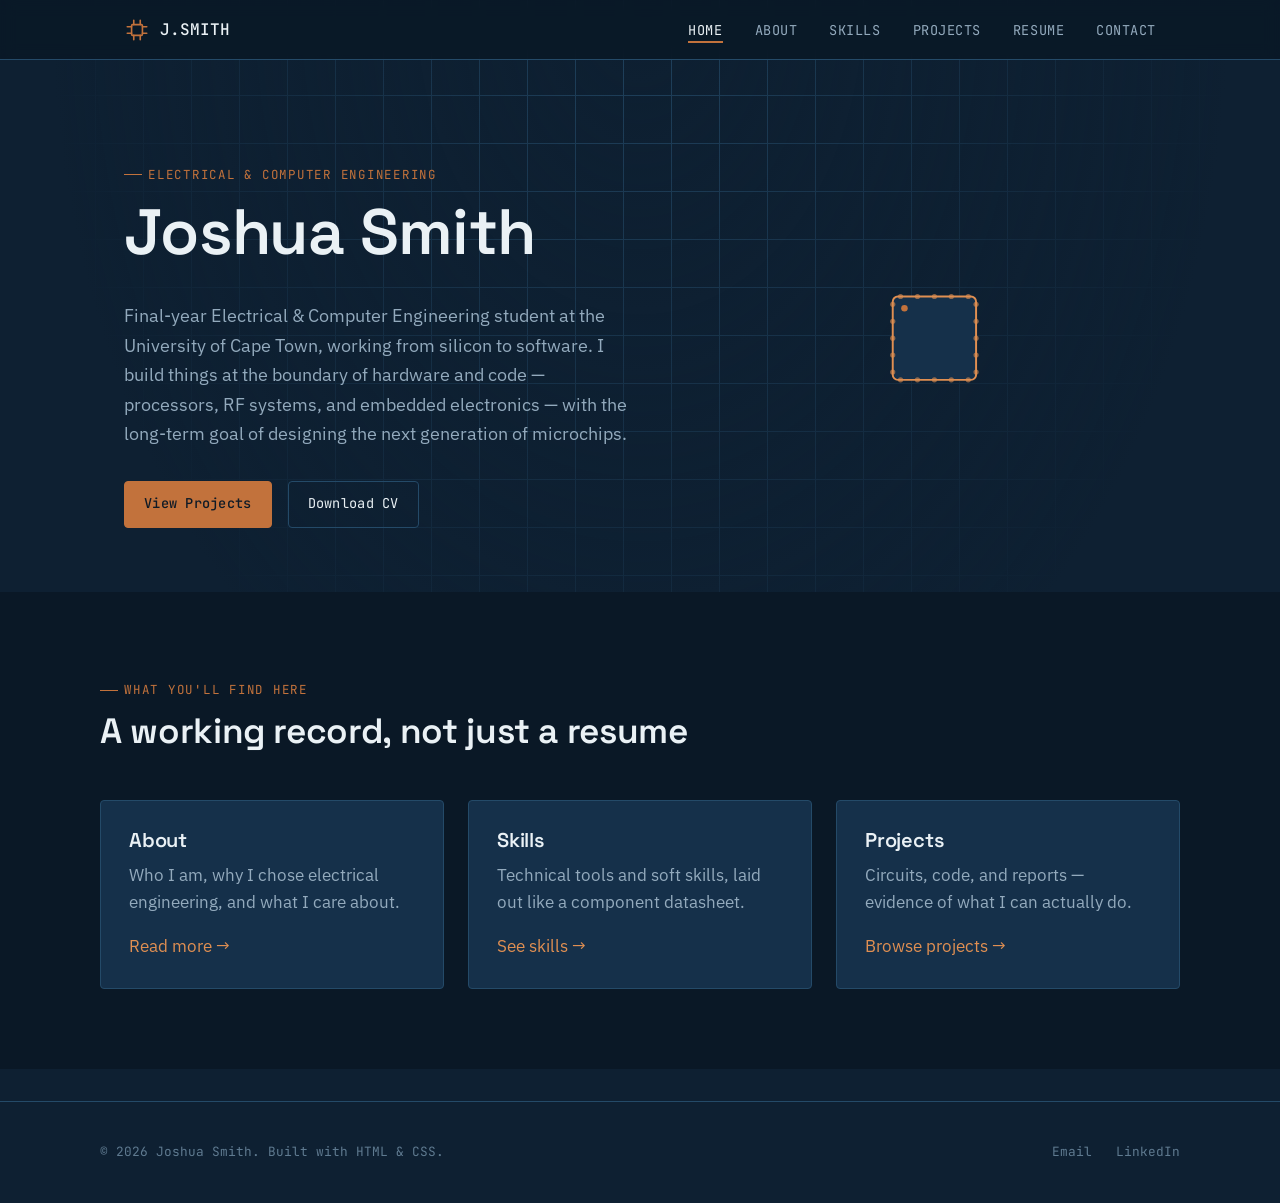
==== index.html @ 58f8130b "Add a square IC chip to the hero circuit animation 64x64 chip body (with pin-1 notch, ambient glow p" ====
<!DOCTYPE html>
<html lang="en">
<head>
<meta charset="UTF-8">
<meta name="viewport" content="width=device-width, initial-scale=1.0">
<title>Joshua Smith — Electrical & Computer Engineering</title>
<meta name="description" content="Eportfolio of Joshua Smith, final-year Electrical & Computer Engineering student at the University of Cape Town.">
<link rel="preconnect" href="https://fonts.googleapis.com">
<link rel="preconnect" href="https://fonts.gstatic.com" crossorigin>
<link href="https://fonts.googleapis.com/css2?family=Space+Grotesk:wght@500;600;700&family=IBM+Plex+Sans:wght@400;500;600&family=JetBrains+Mono:wght@400;500&display=swap" rel="stylesheet">
<link rel="stylesheet" href="style.css">
</head>
<body class="page-home">
<a class="skip-link" href="#main">Skip to content</a>

<header class="site-header">
  <div class="header-inner">
    <a href="index.html" class="logo">
      <svg viewBox="0 0 24 24" fill="none" xmlns="http://www.w3.org/2000/svg" aria-hidden="true">
        <rect x="7" y="7" width="10" height="10" rx="1" stroke="var(--copper)" stroke-width="1.5"/>
        <path d="M9 7V3M15 7V3M9 21v-4M15 21v-4M7 9H3M7 15H3M21 9h-4M21 15h-4" stroke="var(--copper)" stroke-width="1.5" stroke-linecap="round"/>
      </svg>
      J.SMITH
    </a>
    <nav class="site-nav" aria-label="Main navigation">
      <button class="nav-toggle" aria-expanded="false" aria-controls="nav-list">Menu</button>
      <ul id="nav-list">
        <li><a href="index.html" class="active">Home</a></li>
        <li><a href="about.html">About</a></li>
        <li><a href="skills.html">Skills</a></li>
        <li><a href="projects.html">Projects</a></li>
        <li><a href="resume.html">Resume</a></li>
        <li><a href="contact.html">Contact</a></li>
      </ul>
    </nav>
  </div>
</header>

<main id="main">
  <section class="hero">
    <div class="hero-text">
      <p class="eyebrow">Electrical &amp; Computer Engineering</p>
      <h1>Joshua Smith</h1>
      <p class="lede">
        Final-year Electrical &amp; Computer Engineering student at the University
        of Cape Town, working from silicon to software. I build things at the
        boundary of hardware and code — processors, RF systems, and embedded
        electronics — with the long-term goal of designing the next generation
        of microchips.
      </p>
      <div class="hero-actions">
        <a class="btn btn--primary" href="projects.html">View Projects</a>
        <a class="btn btn--ghost" href="assets/Joshua-Smith-CV.pdf">Download CV</a>
      </div>
    </div>

    <div class="hero-graphic" aria-hidden="true">
      <svg class="circuit-graphic" viewBox="0 0 340 160" xmlns="http://www.w3.org/2000/svg">
        <rect class="circuit-chip-body" x="138" y="48" width="64" height="64" rx="4" />
        <circle class="circuit-chip-notch" cx="147" cy="57" r="2.5" />
        <circle class="circuit-pin" cx="196" cy="48" r="2"/>
        <circle class="circuit-pin" cx="157" cy="48" r="2"/>
        <circle class="circuit-pin" cx="170" cy="48" r="2"/>
        <circle class="circuit-pin" cx="144" cy="112" r="2"/>
        <circle class="circuit-pin" cx="144" cy="48" r="2"/>
        <circle class="circuit-pin" cx="157" cy="112" r="2"/>
        <circle class="circuit-pin" cx="138" cy="67" r="2"/>
        <circle class="circuit-pin" cx="170" cy="112" r="2"/>
        <circle class="circuit-pin" cx="202" cy="80" r="2"/>
        <circle class="circuit-pin" cx="138" cy="106" r="2"/>
        <circle class="circuit-pin" cx="138" cy="93" r="2"/>
        <circle class="circuit-pin" cx="183" cy="112" r="2"/>
        <circle class="circuit-pin" cx="202" cy="54" r="2"/>
        <circle class="circuit-pin" cx="202" cy="93" r="2"/>
        <circle class="circuit-pin" cx="202" cy="67" r="2"/>
        <circle class="circuit-pin" cx="183" cy="48" r="2"/>
        <circle class="circuit-pin" cx="196" cy="112" r="2"/>
        <circle class="circuit-pin" cx="138" cy="54" r="2"/>
        <circle class="circuit-pin" cx="138" cy="80" r="2"/>
        <circle class="circuit-pin" cx="202" cy="106" r="2"/>
        <path class="circuit-trace" style="--len:92; --dur:5.2s; --delay:0.0s;" d="M196,48 V27 H178 V10 H163 V31" />
        <path class="circuit-trace" style="--len:102; --dur:5.6s; --delay:0.28s;" d="M157,48 V32 H136 V9 H157 V30" />
        <path class="circuit-trace" style="--len:75; --dur:6.0s; --delay:0.56s;" d="M170,48 V29 H149 V43 H170" />
        <path class="circuit-trace" style="--len:84; --dur:6.4s; --delay:0.84s;" d="M144,112 V129 H128 V116 H151 V131" />
        <path class="circuit-trace" style="--len:16; --dur:6.8s; --delay:1.12s;" d="M144,48 V32" />
        <path class="circuit-trace" style="--len:70; --dur:7.2s; --delay:1.4s;" d="M157,112 V133 H137 V117 H124" />
        <path class="circuit-trace" style="--len:101; --dur:5.4s; --delay:1.68s;" d="M138,67 H116 V45 H93 V29 H75" />
        <path class="circuit-trace" style="--len:58; --dur:5.9s; --delay:1.96s;" d="M170,112 V133 H194 V120" />
        <path class="circuit-trace" style="--len:90; --dur:6.3s; --delay:2.24s;" d="M202,80 H220 V98 H236 V123 H223" />
        <path class="circuit-trace" style="--len:87; --dur:6.7s; --delay:2.52s;" d="M138,106 H122 V123 H107 V101 H90" />
        <path class="circuit-trace" style="--len:64; --dur:5.2s; --delay:2.8s;" d="M138,93 H116 V112 H93" />
        <path class="circuit-trace" style="--len:52; --dur:5.6s; --delay:3.08s;" d="M183,112 V131 H165 V116" />
        <path class="circuit-trace" style="--len:56; --dur:6.0s; --delay:3.36s;" d="M202,54 H226 V73 H239" />
        <path class="circuit-trace" style="--len:18; --dur:6.4s; --delay:3.64s;" d="M202,93 H220" />
        <path class="circuit-trace" style="--len:106; --dur:6.8s; --delay:3.92s;" d="M202,67 H223 V91 H243 V68 H225" />
        <path class="circuit-trace" style="--len:62; --dur:7.2s; --delay:4.2s;" d="M183,48 V32 H203 V19 H216" />
        <path class="circuit-trace" style="--len:76; --dur:5.4s; --delay:4.48s;" d="M196,112 V133 H208 V117 H223 V129" />
        <path class="circuit-trace" style="--len:54; --dur:5.9s; --delay:4.76s;" d="M138,54 H120 V69 H99" />
        <path class="circuit-trace" style="--len:87; --dur:6.3s; --delay:5.04s;" d="M138,80 H123 V94 H102 V78 H81" />
        <path class="circuit-trace" style="--len:41; --dur:6.7s; --delay:5.32s;" d="M202,106 H217 V80" />
        <circle class="circuit-node" style="--dur:5.2s; --delay:0.0s;" cx="163" cy="31" r="3"/>
        <circle class="circuit-node circuit-node--sm" style="--dur:5.2s; --delay:0.0s;" cx="178" cy="10" r="2"/>
        <circle class="circuit-node" style="--dur:5.6s; --delay:0.28s;" cx="157" cy="30" r="3"/>
        <circle class="circuit-node" style="--dur:6.0s; --delay:0.56s;" cx="170" cy="43" r="3"/>
        <circle class="circuit-node circuit-node--sm" style="--dur:6.0s; --delay:0.56s;" cx="149" cy="29" r="2"/>
        <circle class="circuit-node" style="--dur:6.4s; --delay:0.84s;" cx="151" cy="131" r="3"/>
        <circle class="circuit-node" style="--dur:6.8s; --delay:1.12s;" cx="144" cy="32" r="3"/>
        <circle class="circuit-node" style="--dur:7.2s; --delay:1.4s;" cx="124" cy="117" r="3"/>
        <circle class="circuit-node" style="--dur:5.4s; --delay:1.68s;" cx="75" cy="29" r="3"/>
        <circle class="circuit-node circuit-node--sm" style="--dur:5.4s; --delay:1.68s;" cx="93" cy="45" r="2"/>
        <circle class="circuit-node" style="--dur:5.9s; --delay:1.96s;" cx="194" cy="120" r="3"/>
        <circle class="circuit-node" style="--dur:6.3s; --delay:2.24s;" cx="223" cy="123" r="3"/>
        <circle class="circuit-node circuit-node--sm" style="--dur:6.3s; --delay:2.24s;" cx="236" cy="98" r="2"/>
        <circle class="circuit-node" style="--dur:6.7s; --delay:2.52s;" cx="90" cy="101" r="3"/>
        <circle class="circuit-node" style="--dur:5.2s; --delay:2.8s;" cx="93" cy="112" r="3"/>
        <circle class="circuit-node circuit-node--sm" style="--dur:5.2s; --delay:2.8s;" cx="116" cy="112" r="2"/>
        <circle class="circuit-node" style="--dur:5.6s; --delay:3.08s;" cx="165" cy="116" r="3"/>
        <circle class="circuit-node" style="--dur:6.0s; --delay:3.36s;" cx="239" cy="73" r="3"/>
        <circle class="circuit-node circuit-node--sm" style="--dur:6.0s; --delay:3.36s;" cx="226" cy="73" r="2"/>
        <circle class="circuit-node" style="--dur:6.4s; --delay:3.64s;" cx="220" cy="93" r="3"/>
        <circle class="circuit-node" style="--dur:6.8s; --delay:3.92s;" cx="225" cy="68" r="3"/>
        <circle class="circuit-node circuit-node--sm" style="--dur:6.8s; --delay:3.92s;" cx="243" cy="91" r="2"/>
        <circle class="circuit-node" style="--dur:7.2s; --delay:4.2s;" cx="216" cy="19" r="3"/>
        <circle class="circuit-node" style="--dur:5.4s; --delay:4.48s;" cx="223" cy="129" r="3"/>
        <circle class="circuit-node circuit-node--sm" style="--dur:5.4s; --delay:4.48s;" cx="208" cy="117" r="2"/>
        <circle class="circuit-node" style="--dur:5.9s; --delay:4.76s;" cx="99" cy="69" r="3"/>
        <circle class="circuit-node" style="--dur:6.3s; --delay:5.04s;" cx="81" cy="78" r="3"/>
        <circle class="circuit-node circuit-node--sm" style="--dur:6.3s; --delay:5.04s;" cx="102" cy="94" r="2"/>
        <circle class="circuit-node" style="--dur:6.7s; --delay:5.32s;" cx="217" cy="80" r="3"/>
      </svg>
    </div>
  </section>

  <section class="section section--alt">
    <div class="section-inner">
      <div class="section-head">
        <p class="eyebrow">What you'll find here</p>
        <h2>A working record, not just a resume</h2>
      </div>
      <div class="grid-3">
        <div class="panel">
          <h3>About</h3>
          <p>Who I am, why I chose electrical engineering, and what I care about.</p>
          <a href="about.html">Read more →</a>
        </div>
        <div class="panel">
          <h3>Skills</h3>
          <p>Technical tools and soft skills, laid out like a component datasheet.</p>
          <a href="skills.html">See skills →</a>
        </div>
        <div class="panel">
          <h3>Projects</h3>
          <p>Circuits, code, and reports — evidence of what I can actually do.</p>
          <a href="projects.html">Browse projects →</a>
        </div>
      </div>
    </div>
  </section>
</main>

<footer class="site-footer">
  <div class="footer-inner">
    <span>© 2026 Joshua Smith. Built with HTML &amp; CSS.</span>
    <div class="footer-links">
      <a href="mailto:joshuarsmith001@gmail.com">Email</a>
      <a href="https://www.linkedin.com/in/joshuarichardsmith/">LinkedIn</a>
    </div>
  </div>
</footer>

<script src="script.js"></script>
</body>
</html>
---- style.css ----
/* ============================================================
   EPORTFOLIO — Electrical & Electronic Engineering
   Design tokens: blueprint navy + copper trace + signal amber
   ============================================================ */

:root {
  --bg: #0e2032;
  --bg-alt: #0a1826;
  --panel: #15304a;
  --panel-border: #244a68;
  --copper: #c2723c;
  --copper-bright: #e08f52;
  --signal: #ffb454;
  --text: #eaf1f5;
  --text-muted: #93aabd;
  --text-faint: #5f7a90;
  --success: #6fcf97;

  --font-display: "Space Grotesk", "Segoe UI", sans-serif;
  --font-body: "IBM Plex Sans", "Segoe UI", sans-serif;
  --font-mono: "JetBrains Mono", "Consolas", monospace;

  --max-width: 1080px;
  --radius: 4px;
}

* { box-sizing: border-box; }
html { scroll-behavior: smooth; }

body {
  margin: 0;
  background: var(--bg);
  color: var(--text);
  font-family: var(--font-body);
  font-size: 17px;
  line-height: 1.6;
  background-image:
    linear-gradient(var(--panel-border) 1px, transparent 1px),
    linear-gradient(90deg, var(--panel-border) 1px, transparent 1px);
  background-size: 48px 48px;
  background-attachment: fixed;
  background-position: -1px -1px;
}

body::before {
  content: "";
  position: fixed;
  inset: 0;
  background: radial-gradient(ellipse at top, rgba(14,32,50,0.2) 0%, var(--bg) 65%);
  pointer-events: none;
  z-index: -1;
}

h1, h2, h3, h4 {
  font-family: var(--font-display);
  font-weight: 600;
  line-height: 1.15;
  margin: 0 0 0.5em;
  letter-spacing: -0.01em;
}

h1 { font-size: clamp(2.4rem, 5vw, 4rem); }
h2 { font-size: clamp(1.6rem, 3vw, 2.2rem); }
h3 { font-size: 1.25rem; }

p { margin: 0 0 1em; color: var(--text-muted); }
a { color: var(--copper-bright); text-decoration: none; }
a:hover { color: var(--signal); }

img { max-width: 100%; display: block; }

.eyebrow {
  display: inline-flex;
  align-items: center;
  gap: 0.5em;
  font-family: var(--font-mono);
  font-size: 0.78rem;
  letter-spacing: 0.14em;
  text-transform: uppercase;
  color: var(--copper);
  margin-bottom: 0.9em;
}
.eyebrow::before {
  content: "";
  width: 18px; height: 1px;
  background: var(--copper);
}

/* Skip link */
.skip-link {
  position: absolute;
  left: -999px;
  top: 0;
  background: var(--signal);
  color: #0e2032;
  padding: 0.6em 1em;
  z-index: 100;
  font-family: var(--font-mono);
}
.skip-link:focus {
  left: 1em;
  top: 1em;
}

/* Focus visibility */
a:focus-visible, button:focus-visible {
  outline: 2px solid var(--signal);
  outline-offset: 3px;
}

/* ============ HEADER / NAV ============ */
.site-header {
  position: sticky;
  top: 0;
  z-index: 50;
  background: rgba(10, 24, 38, 0.88);
  backdrop-filter: blur(8px);
  border-bottom: 1px solid var(--panel-border);
}
.header-inner {
  max-width: var(--max-width);
  margin: 0 auto;
  padding: 1rem 1.5rem;
  display: flex;
  align-items: center;
  justify-content: space-between;
}
.logo {
  display: flex;
  align-items: center;
  gap: 0.6em;
  font-family: var(--font-mono);
  font-weight: 500;
  color: var(--text);
  font-size: 1rem;
}
.logo svg { width: 26px; height: 26px; }
.logo:hover { color: var(--signal); }

.nav-toggle {
  display: none;
  background: none;
  border: 1px solid var(--panel-border);
  color: var(--text);
  font-family: var(--font-mono);
  font-size: 0.85rem;
  padding: 0.4em 0.8em;
  border-radius: var(--radius);
  cursor: pointer;
}

.site-nav ul {
  list-style: none;
  display: flex;
  gap: 2rem;
  margin: 0;
  padding: 0;
}
.site-nav a {
  color: var(--text-muted);
  font-family: var(--font-mono);
  font-size: 0.85rem;
  letter-spacing: 0.04em;
  text-transform: uppercase;
  position: relative;
  padding-bottom: 4px;
}
.site-nav a::after {
  content: "";
  position: absolute;
  left: 0; bottom: 0;
  width: 0;
  height: 2px;
  background: var(--copper);
  transition: width 0.25s ease;
}
.site-nav a:hover::after,
.site-nav a.active::after {
  width: 100%;
}
.site-nav a.active { color: var(--text); }

/* ============ LAYOUT ============ */
main { display: block; }
.section {
  padding: 5rem 1.5rem;
}
.section-inner {
  max-width: var(--max-width);
  margin: 0 auto;
}
.section--alt { background: var(--bg-alt); }
.section-head { max-width: 640px; margin-bottom: 3rem; }

/* ============ HERO ============ */
.hero {
  padding: 6rem 1.5rem 4rem;
  max-width: var(--max-width);
  margin: 0 auto;
  display: grid;
  grid-template-columns: 1.1fr 0.9fr;
  gap: 3rem;
  align-items: center;
}
.hero-text p.lede {
  font-size: 1.15rem;
  color: var(--text-muted);
  max-width: 46ch;
}
.hero-actions {
  display: flex;
  gap: 1rem;
  margin-top: 2rem;
  flex-wrap: wrap;
}

.btn {
  display: inline-flex;
  align-items: center;
  gap: 0.5em;
  font-family: var(--font-mono);
  font-size: 0.85rem;
  letter-spacing: 0.02em;
  padding: 0.85em 1.4em;
  border-radius: var(--radius);
  border: 1px solid var(--copper);
  transition: all 0.2s ease;
}
.btn--primary {
  background: var(--copper);
  color: #0e1a26;
  font-weight: 500;
}
.btn--primary:hover {
  background: var(--copper-bright);
  color: #0e1a26;
}
.btn--ghost {
  color: var(--text);
  border-color: var(--panel-border);
}
.btn--ghost:hover {
  border-color: var(--copper);
  color: var(--copper-bright);
}

/* circuit-trace network decoration */
.circuit-graphic { width: 100%; height: auto; }
.circuit-trace {
  fill: none;
  stroke: var(--copper-bright);
  stroke-width: 1.5;
  stroke-linecap: round;
  stroke-linejoin: round;
  stroke-dasharray: var(--len);
  stroke-dashoffset: var(--len);
  opacity: 0;
  animation-name: circuit-draw;
  animation-duration: var(--dur);
  animation-delay: var(--delay);
  animation-timing-function: ease-in-out;
  animation-iteration-count: infinite;
}
@keyframes circuit-draw {
  0% { stroke-dashoffset: var(--len); opacity: 0; }
  8% { opacity: 0.9; }
  35%, 68% { stroke-dashoffset: 0; opacity: 0.9; }
  90%, 100% { stroke-dashoffset: var(--len); opacity: 0; }
}
.circuit-node {
  fill: var(--bg);
  stroke: var(--copper-bright);
  stroke-width: 1.5;
  opacity: 0;
  animation-name: circuit-node-glow;
  animation-duration: var(--dur);
  animation-delay: var(--delay);
  animation-timing-function: ease-in-out;
  animation-iteration-count: infinite;
}
@keyframes circuit-node-glow {
  0%, 30% { fill: var(--bg); opacity: 0; filter: none; }
  38%, 65% { fill: var(--signal); opacity: 1; filter: drop-shadow(0 0 5px rgba(255,180,84,0.85)); }
  90%, 100% { fill: var(--bg); opacity: 0; filter: none; }
}
.circuit-node--sm { stroke-width: 1.2; }
.circuit-chip-body {
  fill: var(--panel);
  stroke: var(--copper-bright);
  stroke-width: 1.5;
  animation: circuit-chip-glow 3s ease-in-out infinite;
}
.circuit-chip-notch { fill: var(--copper); }
.circuit-pin { fill: var(--copper-bright); opacity: 0.6; }
@keyframes circuit-chip-glow {
  0%, 100% { filter: none; stroke: var(--copper-bright); }
  50% { filter: drop-shadow(0 0 8px rgba(255,180,84,0.55)); stroke: var(--signal); }
}
@media (prefers-reduced-motion: reduce) {
  .circuit-trace, .circuit-node, .circuit-chip-body { animation: none; }
  .circuit-trace { stroke-dashoffset: 0; opacity: 0.7; }
  .circuit-node { fill: var(--signal); stroke: var(--signal); opacity: 0.9; }
  .circuit-chip-body { filter: drop-shadow(0 0 6px rgba(255,180,84,0.55)); stroke: var(--signal); }
  html { scroll-behavior: auto; }
}

/* ============ CARDS / PANELS ============ */
.panel {
  background: var(--panel);
  border: 1px solid var(--panel-border);
  border-radius: var(--radius);
  padding: 1.75rem;
}

.grid-2 { display: grid; grid-template-columns: 1fr 1fr; gap: 1.5rem; }
.grid-3 { display: grid; grid-template-columns: repeat(3, 1fr); gap: 1.5rem; }

.tag {
  display: inline-block;
  font-family: var(--font-mono);
  font-size: 0.72rem;
  letter-spacing: 0.04em;
  text-transform: uppercase;
  color: var(--copper-bright);
  background: rgba(194, 114, 60, 0.12);
  border: 1px solid rgba(194, 114, 60, 0.4);
  padding: 0.25em 0.6em;
  border-radius: 3px;
  margin: 0 0.4em 0.4em 0;
}

/* Placeholder media box (for images/photos not yet added) */
.media-placeholder {
  aspect-ratio: 4 / 3;
  border: 1px dashed var(--panel-border);
  border-radius: var(--radius);
  display: flex;
  flex-direction: column;
  align-items: center;
  justify-content: center;
  gap: 0.4em;
  color: var(--text-faint);
  font-family: var(--font-mono);
  font-size: 0.78rem;
  text-align: center;
  background:
    repeating-linear-gradient(45deg, rgba(147,170,189,0.04) 0 10px, transparent 10px 20px);
}
.media-placeholder svg { width: 32px; height: 32px; opacity: 0.5; }
.media-placeholder.has-photo {
  border-style: solid;
  background: none;
  padding: 0;
  overflow: hidden;
}

/* ============ SKILLS (datasheet table) ============ */
.spec-table {
  width: 100%;
  border-collapse: collapse;
  font-family: var(--font-mono);
  font-size: 0.9rem;
}
.spec-table caption {
  text-align: left;
  font-family: var(--font-mono);
  font-size: 0.75rem;
  letter-spacing: 0.1em;
  text-transform: uppercase;
  color: var(--text-faint);
  margin-bottom: 0.75rem;
}
.spec-table th {
  text-align: left;
  color: var(--text-faint);
  font-weight: 500;
  text-transform: uppercase;
  font-size: 0.72rem;
  letter-spacing: 0.08em;
  padding: 0.6em 0.8em;
  border-bottom: 1px solid var(--panel-border);
}
.spec-table td {
  padding: 0.85em 0.8em;
  border-bottom: 1px solid var(--panel-border);
  color: var(--text);
}
.level { display: inline-flex; gap: 4px; }
.level span {
  width: 14px; height: 6px;
  background: var(--panel-border);
  border-radius: 1px;
}
.level span.filled { background: var(--copper); }

/* ============ PROJECT / ARTEFACT CARDS ============ */
.project-card {
  display: grid;
  grid-template-columns: 240px 1fr;
  gap: 1.75rem;
  padding: 1.75rem;
  margin-bottom: 1.5rem;
}
.designator {
  font-family: var(--font-mono);
  color: var(--copper);
  font-size: 0.8rem;
  letter-spacing: 0.06em;
}
.project-card h3 { margin-top: 0.3em; }
.project-links { margin-top: 1rem; display: flex; gap: 1.25rem; }
.project-links a {
  font-family: var(--font-mono);
  font-size: 0.82rem;
  border-bottom: 1px solid transparent;
}
.project-links a:hover { border-bottom-color: var(--signal); }

/* ============ PINOUT / CONTACT ============ */
.pinout {
  list-style: none;
  margin: 0; padding: 0;
  border: 1px solid var(--panel-border);
  border-radius: var(--radius);
  overflow: hidden;
}
.pinout li {
  display: flex;
  justify-content: space-between;
  padding: 1em 1.25em;
  border-bottom: 1px solid var(--panel-border);
  font-family: var(--font-mono);
  font-size: 0.9rem;
}
.pinout li:last-child { border-bottom: none; }
.pinout li span:first-child { color: var(--text-faint); text-transform: uppercase; font-size: 0.78rem; letter-spacing: 0.06em; }

/* ============ FOOTER ============ */
.site-footer {
  border-top: 1px solid var(--panel-border);
  padding: 2.5rem 1.5rem;
  margin-top: 2rem;
}
.footer-inner {
  max-width: var(--max-width);
  margin: 0 auto;
  display: flex;
  justify-content: space-between;
  align-items: center;
  flex-wrap: wrap;
  gap: 1rem;
  font-family: var(--font-mono);
  font-size: 0.8rem;
  color: var(--text-faint);
}
.footer-inner a { color: var(--text-faint); }
.footer-inner a:hover { color: var(--copper-bright); }
.footer-links { display: flex; gap: 1.5rem; }

/* ============ RESPONSIVE ============ */
@media (max-width: 860px) {
  .hero { grid-template-columns: 1fr; }
  .grid-2, .grid-3 { grid-template-columns: 1fr; }
  .project-card { grid-template-columns: 1fr; }
}

@media (max-width: 720px) {
  .nav-toggle { display: inline-block; }
  .site-nav ul {
    display: none;
    position: absolute;
    top: 100%; left: 0; right: 0;
    flex-direction: column;
    gap: 0;
    background: var(--bg-alt);
    border-bottom: 1px solid var(--panel-border);
  }
  .site-nav ul.open { display: flex; }
  .site-nav li { border-top: 1px solid var(--panel-border); }
  .site-nav a { display: block; padding: 1em 1.5rem; }
  .site-nav a::after { display: none; }
  .header-inner { position: relative; }
}
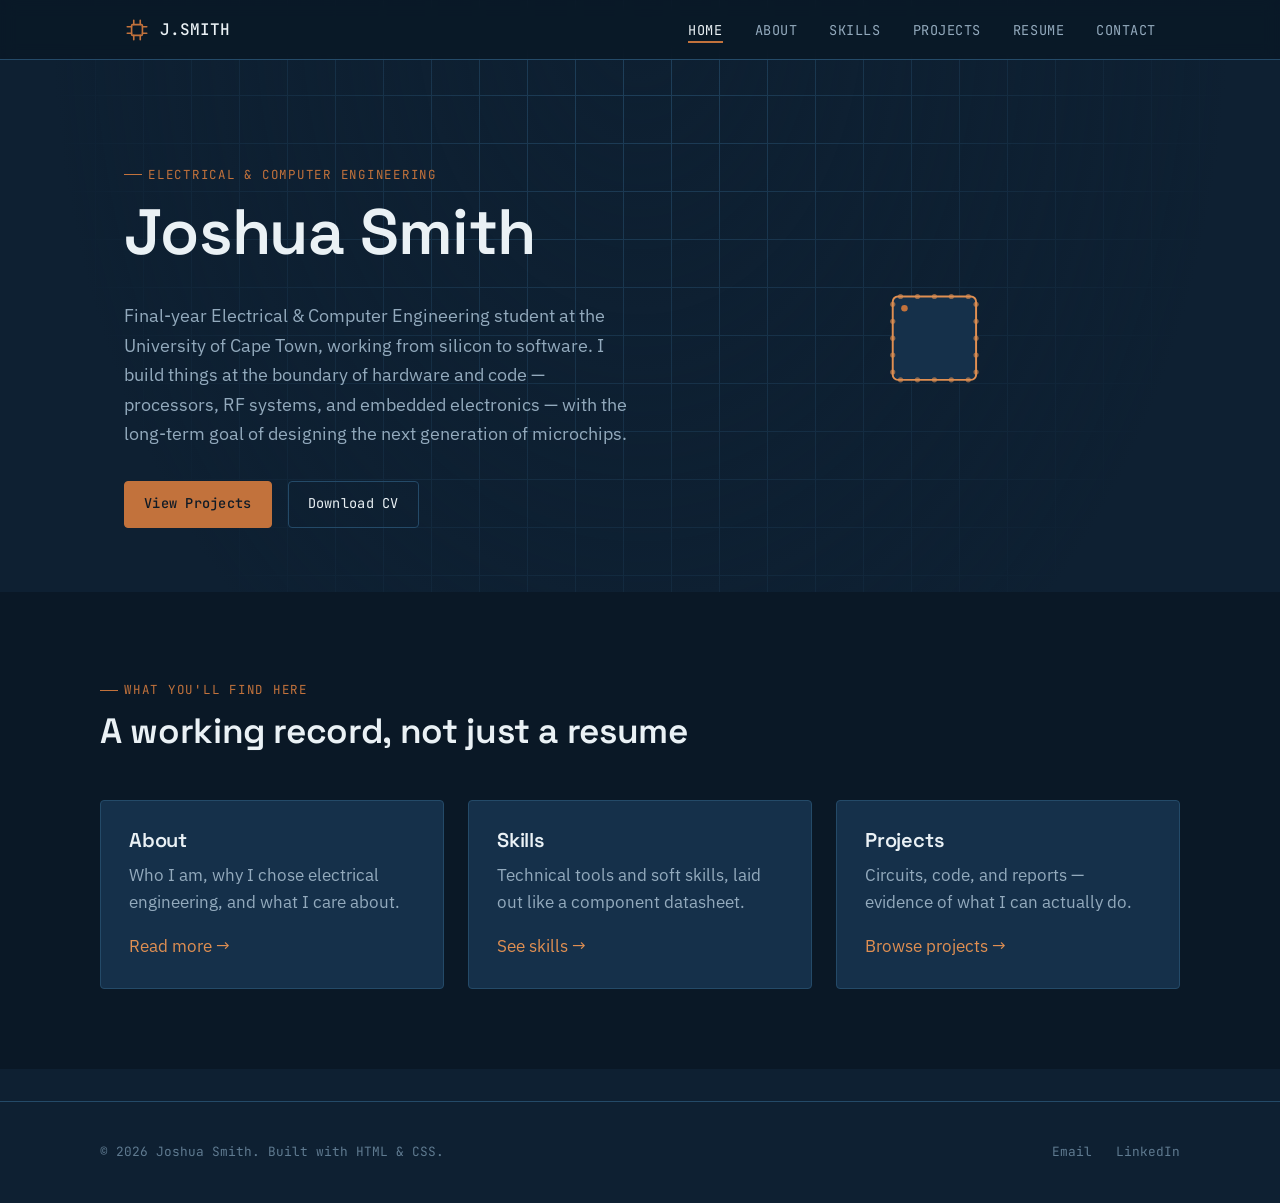
==== commit ca1b0685: "Route hero circuit traces so none of them cross Rebuilt the 20 chip traces so each side's 5 lines ge" ====
--- a/index.html
+++ b/index.html
@@ -58,75 +58,86 @@
       <svg class="circuit-graphic" viewBox="0 0 340 160" xmlns="http://www.w3.org/2000/svg">
         <rect class="circuit-chip-body" x="138" y="48" width="64" height="64" rx="4" />
         <circle class="circuit-chip-notch" cx="147" cy="57" r="2.5" />
-        <circle class="circuit-pin" cx="196" cy="48" r="2"/>
+        <circle class="circuit-pin" cx="144" cy="48" r="2"/>
         <circle class="circuit-pin" cx="157" cy="48" r="2"/>
         <circle class="circuit-pin" cx="170" cy="48" r="2"/>
+        <circle class="circuit-pin" cx="183" cy="48" r="2"/>
+        <circle class="circuit-pin" cx="196" cy="48" r="2"/>
         <circle class="circuit-pin" cx="144" cy="112" r="2"/>
-        <circle class="circuit-pin" cx="144" cy="48" r="2"/>
         <circle class="circuit-pin" cx="157" cy="112" r="2"/>
-        <circle class="circuit-pin" cx="138" cy="67" r="2"/>
         <circle class="circuit-pin" cx="170" cy="112" r="2"/>
-        <circle class="circuit-pin" cx="202" cy="80" r="2"/>
-        <circle class="circuit-pin" cx="138" cy="106" r="2"/>
-        <circle class="circuit-pin" cx="138" cy="93" r="2"/>
         <circle class="circuit-pin" cx="183" cy="112" r="2"/>
-        <circle class="circuit-pin" cx="202" cy="54" r="2"/>
-        <circle class="circuit-pin" cx="202" cy="93" r="2"/>
-        <circle class="circuit-pin" cx="202" cy="67" r="2"/>
-        <circle class="circuit-pin" cx="183" cy="48" r="2"/>
         <circle class="circuit-pin" cx="196" cy="112" r="2"/>
         <circle class="circuit-pin" cx="138" cy="54" r="2"/>
+        <circle class="circuit-pin" cx="138" cy="67" r="2"/>
         <circle class="circuit-pin" cx="138" cy="80" r="2"/>
+        <circle class="circuit-pin" cx="138" cy="93" r="2"/>
+        <circle class="circuit-pin" cx="138" cy="106" r="2"/>
+        <circle class="circuit-pin" cx="202" cy="54" r="2"/>
+        <circle class="circuit-pin" cx="202" cy="67" r="2"/>
+        <circle class="circuit-pin" cx="202" cy="80" r="2"/>
+        <circle class="circuit-pin" cx="202" cy="93" r="2"/>
         <circle class="circuit-pin" cx="202" cy="106" r="2"/>
-        <path class="circuit-trace" style="--len:92; --dur:5.2s; --delay:0.0s;" d="M196,48 V27 H178 V10 H163 V31" />
-        <path class="circuit-trace" style="--len:102; --dur:5.6s; --delay:0.28s;" d="M157,48 V32 H136 V9 H157 V30" />
-        <path class="circuit-trace" style="--len:75; --dur:6.0s; --delay:0.56s;" d="M170,48 V29 H149 V43 H170" />
-        <path class="circuit-trace" style="--len:84; --dur:6.4s; --delay:0.84s;" d="M144,112 V129 H128 V116 H151 V131" />
-        <path class="circuit-trace" style="--len:16; --dur:6.8s; --delay:1.12s;" d="M144,48 V32" />
-        <path class="circuit-trace" style="--len:70; --dur:7.2s; --delay:1.4s;" d="M157,112 V133 H137 V117 H124" />
-        <path class="circuit-trace" style="--len:101; --dur:5.4s; --delay:1.68s;" d="M138,67 H116 V45 H93 V29 H75" />
-        <path class="circuit-trace" style="--len:58; --dur:5.9s; --delay:1.96s;" d="M170,112 V133 H194 V120" />
-        <path class="circuit-trace" style="--len:90; --dur:6.3s; --delay:2.24s;" d="M202,80 H220 V98 H236 V123 H223" />
-        <path class="circuit-trace" style="--len:87; --dur:6.7s; --delay:2.52s;" d="M138,106 H122 V123 H107 V101 H90" />
-        <path class="circuit-trace" style="--len:64; --dur:5.2s; --delay:2.8s;" d="M138,93 H116 V112 H93" />
-        <path class="circuit-trace" style="--len:52; --dur:5.6s; --delay:3.08s;" d="M183,112 V131 H165 V116" />
-        <path class="circuit-trace" style="--len:56; --dur:6.0s; --delay:3.36s;" d="M202,54 H226 V73 H239" />
-        <path class="circuit-trace" style="--len:18; --dur:6.4s; --delay:3.64s;" d="M202,93 H220" />
-        <path class="circuit-trace" style="--len:106; --dur:6.8s; --delay:3.92s;" d="M202,67 H223 V91 H243 V68 H225" />
-        <path class="circuit-trace" style="--len:62; --dur:7.2s; --delay:4.2s;" d="M183,48 V32 H203 V19 H216" />
-        <path class="circuit-trace" style="--len:76; --dur:5.4s; --delay:4.48s;" d="M196,112 V133 H208 V117 H223 V129" />
-        <path class="circuit-trace" style="--len:54; --dur:5.9s; --delay:4.76s;" d="M138,54 H120 V69 H99" />
-        <path class="circuit-trace" style="--len:87; --dur:6.3s; --delay:5.04s;" d="M138,80 H123 V94 H102 V78 H81" />
-        <path class="circuit-trace" style="--len:41; --dur:6.7s; --delay:5.32s;" d="M202,106 H217 V80" />
-        <circle class="circuit-node" style="--dur:5.2s; --delay:0.0s;" cx="163" cy="31" r="3"/>
-        <circle class="circuit-node circuit-node--sm" style="--dur:5.2s; --delay:0.0s;" cx="178" cy="10" r="2"/>
-        <circle class="circuit-node" style="--dur:5.6s; --delay:0.28s;" cx="157" cy="30" r="3"/>
-        <circle class="circuit-node" style="--dur:6.0s; --delay:0.56s;" cx="170" cy="43" r="3"/>
-        <circle class="circuit-node circuit-node--sm" style="--dur:6.0s; --delay:0.56s;" cx="149" cy="29" r="2"/>
-        <circle class="circuit-node" style="--dur:6.4s; --delay:0.84s;" cx="151" cy="131" r="3"/>
-        <circle class="circuit-node" style="--dur:6.8s; --delay:1.12s;" cx="144" cy="32" r="3"/>
-        <circle class="circuit-node" style="--dur:7.2s; --delay:1.4s;" cx="124" cy="117" r="3"/>
-        <circle class="circuit-node" style="--dur:5.4s; --delay:1.68s;" cx="75" cy="29" r="3"/>
-        <circle class="circuit-node circuit-node--sm" style="--dur:5.4s; --delay:1.68s;" cx="93" cy="45" r="2"/>
-        <circle class="circuit-node" style="--dur:5.9s; --delay:1.96s;" cx="194" cy="120" r="3"/>
-        <circle class="circuit-node" style="--dur:6.3s; --delay:2.24s;" cx="223" cy="123" r="3"/>
-        <circle class="circuit-node circuit-node--sm" style="--dur:6.3s; --delay:2.24s;" cx="236" cy="98" r="2"/>
-        <circle class="circuit-node" style="--dur:6.7s; --delay:2.52s;" cx="90" cy="101" r="3"/>
-        <circle class="circuit-node" style="--dur:5.2s; --delay:2.8s;" cx="93" cy="112" r="3"/>
-        <circle class="circuit-node circuit-node--sm" style="--dur:5.2s; --delay:2.8s;" cx="116" cy="112" r="2"/>
-        <circle class="circuit-node" style="--dur:5.6s; --delay:3.08s;" cx="165" cy="116" r="3"/>
-        <circle class="circuit-node" style="--dur:6.0s; --delay:3.36s;" cx="239" cy="73" r="3"/>
-        <circle class="circuit-node circuit-node--sm" style="--dur:6.0s; --delay:3.36s;" cx="226" cy="73" r="2"/>
-        <circle class="circuit-node" style="--dur:6.4s; --delay:3.64s;" cx="220" cy="93" r="3"/>
-        <circle class="circuit-node" style="--dur:6.8s; --delay:3.92s;" cx="225" cy="68" r="3"/>
-        <circle class="circuit-node circuit-node--sm" style="--dur:6.8s; --delay:3.92s;" cx="243" cy="91" r="2"/>
-        <circle class="circuit-node" style="--dur:7.2s; --delay:4.2s;" cx="216" cy="19" r="3"/>
-        <circle class="circuit-node" style="--dur:5.4s; --delay:4.48s;" cx="223" cy="129" r="3"/>
-        <circle class="circuit-node circuit-node--sm" style="--dur:5.4s; --delay:4.48s;" cx="208" cy="117" r="2"/>
-        <circle class="circuit-node" style="--dur:5.9s; --delay:4.76s;" cx="99" cy="69" r="3"/>
-        <circle class="circuit-node" style="--dur:6.3s; --delay:5.04s;" cx="81" cy="78" r="3"/>
-        <circle class="circuit-node circuit-node--sm" style="--dur:6.3s; --delay:5.04s;" cx="102" cy="94" r="2"/>
-        <circle class="circuit-node" style="--dur:6.7s; --delay:5.32s;" cx="217" cy="80" r="3"/>
+        <path class="circuit-trace" style="--len:38; --dur:5.2s; --delay:0.0s;" d="M144,48 V30 H140 V14" />
+        <path class="circuit-trace" style="--len:43; --dur:5.6s; --delay:0.28s;" d="M157,48 V24 H161 V9" />
+        <path class="circuit-trace" style="--len:31; --dur:6.0s; --delay:0.56s;" d="M170,48 V33 H167 V20" />
+        <path class="circuit-trace" style="--len:42; --dur:6.4s; --delay:0.84s;" d="M183,48 V20 H186 V9" />
+        <path class="circuit-trace" style="--len:39; --dur:6.8s; --delay:1.12s;" d="M196,48 V27 H192 V13" />
+        <path class="circuit-trace" style="--len:38; --dur:7.2s; --delay:1.4s;" d="M144,112 V130 H140 V146" />
+        <path class="circuit-trace" style="--len:43; --dur:5.4s; --delay:1.68s;" d="M157,112 V136 H161 V151" />
+        <path class="circuit-trace" style="--len:31; --dur:5.9s; --delay:1.96s;" d="M170,112 V127 H167 V140" />
+        <path class="circuit-trace" style="--len:42; --dur:6.3s; --delay:2.24s;" d="M183,112 V140 H186 V151" />
+        <path class="circuit-trace" style="--len:39; --dur:6.7s; --delay:2.52s;" d="M196,112 V133 H192 V147" />
+        <path class="circuit-trace" style="--len:38; --dur:5.2s; --delay:2.8s;" d="M138,54 H120 V50 H104" />
+        <path class="circuit-trace" style="--len:50; --dur:5.6s; --delay:3.08s;" d="M138,67 H114 V71 H92" />
+        <path class="circuit-trace" style="--len:46; --dur:6.0s; --delay:3.36s;" d="M138,80 H123 V77 H95" />
+        <path class="circuit-trace" style="--len:50; --dur:6.4s; --delay:3.64s;" d="M138,93 H110 V96 H91" />
+        <path class="circuit-trace" style="--len:49; --dur:6.8s; --delay:3.92s;" d="M138,106 H117 V102 H93" />
+        <path class="circuit-trace" style="--len:38; --dur:7.2s; --delay:4.2s;" d="M202,54 H220 V50 H236" />
+        <path class="circuit-trace" style="--len:50; --dur:5.4s; --delay:4.48s;" d="M202,67 H226 V71 H248" />
+        <path class="circuit-trace" style="--len:46; --dur:5.9s; --delay:4.76s;" d="M202,80 H217 V77 H245" />
+        <path class="circuit-trace" style="--len:50; --dur:6.3s; --delay:5.04s;" d="M202,93 H230 V96 H249" />
+        <path class="circuit-trace" style="--len:49; --dur:6.7s; --delay:5.32s;" d="M202,106 H223 V102 H247" />
+        <circle class="circuit-node" style="--dur:5.2s; --delay:0.0s;" cx="140" cy="14" r="3"/>
+        <circle class="circuit-node circuit-node--sm" style="--dur:5.2s; --delay:0.0s;" cx="140" cy="30" r="2"/>
+        <circle class="circuit-node" style="--dur:5.6s; --delay:0.28s;" cx="161" cy="9" r="3"/>
+        <circle class="circuit-node circuit-node--sm" style="--dur:5.6s; --delay:0.28s;" cx="161" cy="24" r="2"/>
+        <circle class="circuit-node" style="--dur:6.0s; --delay:0.56s;" cx="167" cy="20" r="3"/>
+        <circle class="circuit-node circuit-node--sm" style="--dur:6.0s; --delay:0.56s;" cx="167" cy="33" r="2"/>
+        <circle class="circuit-node" style="--dur:6.4s; --delay:0.84s;" cx="186" cy="9" r="3"/>
+        <circle class="circuit-node circuit-node--sm" style="--dur:6.4s; --delay:0.84s;" cx="186" cy="20" r="2"/>
+        <circle class="circuit-node" style="--dur:6.8s; --delay:1.12s;" cx="192" cy="13" r="3"/>
+        <circle class="circuit-node circuit-node--sm" style="--dur:6.8s; --delay:1.12s;" cx="192" cy="27" r="2"/>
+        <circle class="circuit-node" style="--dur:7.2s; --delay:1.4s;" cx="140" cy="146" r="3"/>
+        <circle class="circuit-node circuit-node--sm" style="--dur:7.2s; --delay:1.4s;" cx="140" cy="130" r="2"/>
+        <circle class="circuit-node" style="--dur:5.4s; --delay:1.68s;" cx="161" cy="151" r="3"/>
+        <circle class="circuit-node circuit-node--sm" style="--dur:5.4s; --delay:1.68s;" cx="161" cy="136" r="2"/>
+        <circle class="circuit-node" style="--dur:5.9s; --delay:1.96s;" cx="167" cy="140" r="3"/>
+        <circle class="circuit-node circuit-node--sm" style="--dur:5.9s; --delay:1.96s;" cx="167" cy="127" r="2"/>
+        <circle class="circuit-node" style="--dur:6.3s; --delay:2.24s;" cx="186" cy="151" r="3"/>
+        <circle class="circuit-node circuit-node--sm" style="--dur:6.3s; --delay:2.24s;" cx="186" cy="140" r="2"/>
+        <circle class="circuit-node" style="--dur:6.7s; --delay:2.52s;" cx="192" cy="147" r="3"/>
+        <circle class="circuit-node circuit-node--sm" style="--dur:6.7s; --delay:2.52s;" cx="192" cy="133" r="2"/>
+        <circle class="circuit-node" style="--dur:5.2s; --delay:2.8s;" cx="104" cy="50" r="3"/>
+        <circle class="circuit-node circuit-node--sm" style="--dur:5.2s; --delay:2.8s;" cx="120" cy="50" r="2"/>
+        <circle class="circuit-node" style="--dur:5.6s; --delay:3.08s;" cx="92" cy="71" r="3"/>
+        <circle class="circuit-node circuit-node--sm" style="--dur:5.6s; --delay:3.08s;" cx="114" cy="71" r="2"/>
+        <circle class="circuit-node" style="--dur:6.0s; --delay:3.36s;" cx="95" cy="77" r="3"/>
+        <circle class="circuit-node circuit-node--sm" style="--dur:6.0s; --delay:3.36s;" cx="123" cy="77" r="2"/>
+        <circle class="circuit-node" style="--dur:6.4s; --delay:3.64s;" cx="91" cy="96" r="3"/>
+        <circle class="circuit-node circuit-node--sm" style="--dur:6.4s; --delay:3.64s;" cx="110" cy="96" r="2"/>
+        <circle class="circuit-node" style="--dur:6.8s; --delay:3.92s;" cx="93" cy="102" r="3"/>
+        <circle class="circuit-node circuit-node--sm" style="--dur:6.8s; --delay:3.92s;" cx="117" cy="102" r="2"/>
+        <circle class="circuit-node" style="--dur:7.2s; --delay:4.2s;" cx="236" cy="50" r="3"/>
+        <circle class="circuit-node circuit-node--sm" style="--dur:7.2s; --delay:4.2s;" cx="220" cy="50" r="2"/>
+        <circle class="circuit-node" style="--dur:5.4s; --delay:4.48s;" cx="248" cy="71" r="3"/>
+        <circle class="circuit-node circuit-node--sm" style="--dur:5.4s; --delay:4.48s;" cx="226" cy="71" r="2"/>
+        <circle class="circuit-node" style="--dur:5.9s; --delay:4.76s;" cx="245" cy="77" r="3"/>
+        <circle class="circuit-node circuit-node--sm" style="--dur:5.9s; --delay:4.76s;" cx="217" cy="77" r="2"/>
+        <circle class="circuit-node" style="--dur:6.3s; --delay:5.04s;" cx="249" cy="96" r="3"/>
+        <circle class="circuit-node circuit-node--sm" style="--dur:6.3s; --delay:5.04s;" cx="230" cy="96" r="2"/>
+        <circle class="circuit-node" style="--dur:6.7s; --delay:5.32s;" cx="247" cy="102" r="3"/>
+        <circle class="circuit-node circuit-node--sm" style="--dur:6.7s; --delay:5.32s;" cx="223" cy="102" r="2"/>
       </svg>
     </div>
   </section>
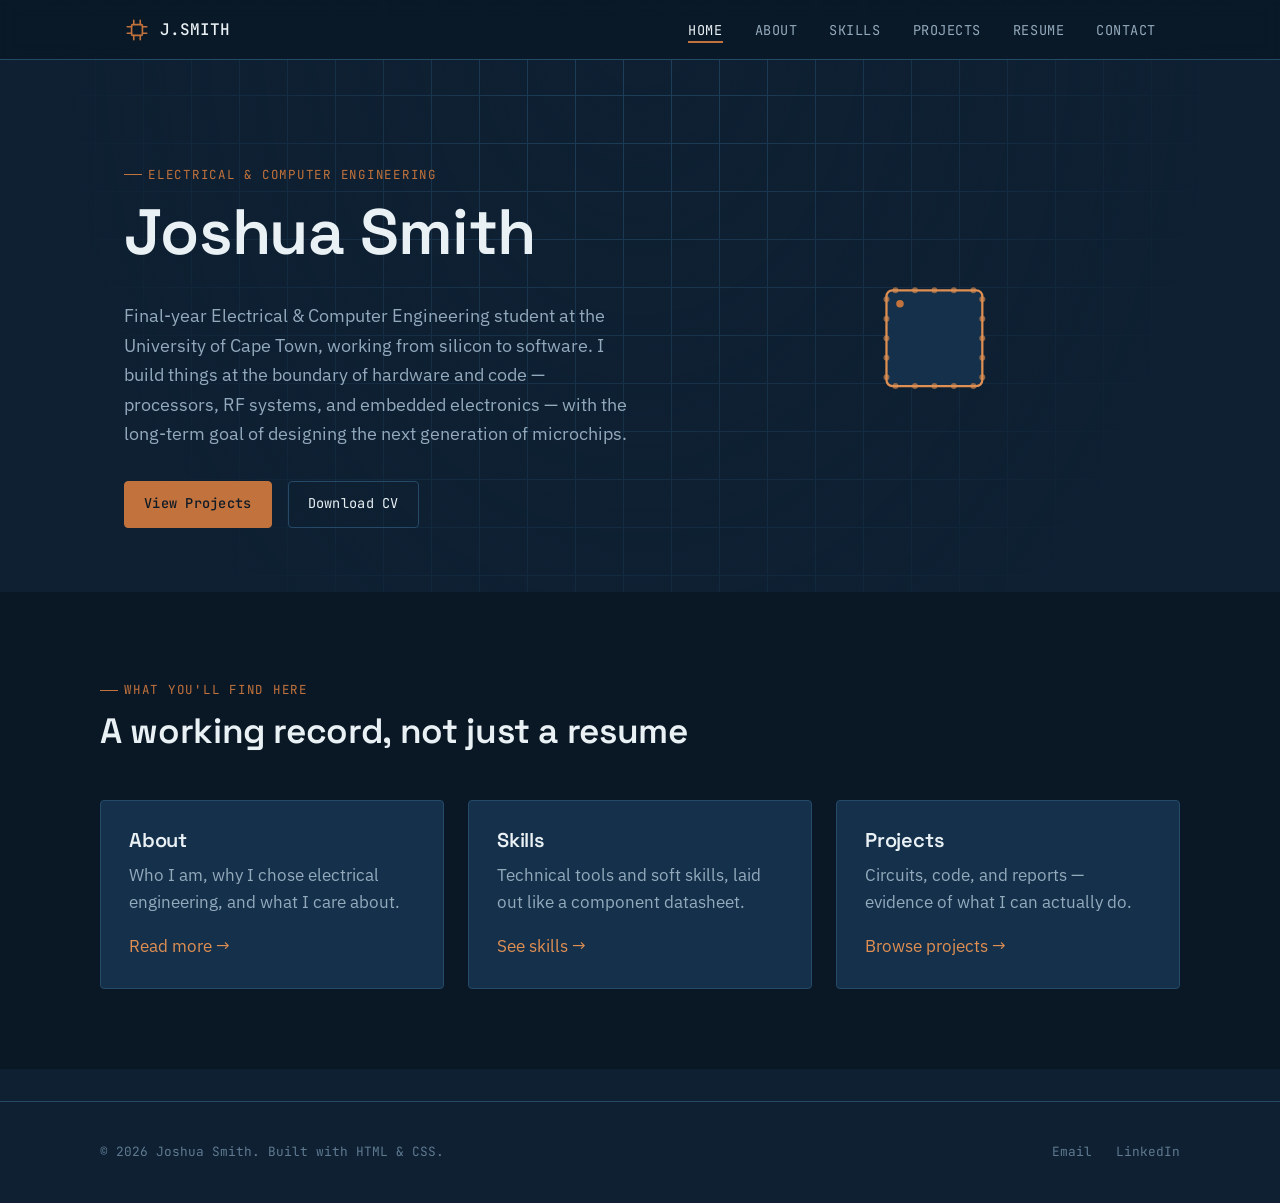
==== commit 7fc3ce40: "sfsaf" ====
--- a/index.html
+++ b/index.html
@@ -78,66 +78,66 @@
         <circle class="circuit-pin" cx="202" cy="80" r="2"/>
         <circle class="circuit-pin" cx="202" cy="93" r="2"/>
         <circle class="circuit-pin" cx="202" cy="106" r="2"/>
-        <path class="circuit-trace" style="--len:38; --dur:5.2s; --delay:0.0s;" d="M144,48 V30 H140 V14" />
-        <path class="circuit-trace" style="--len:43; --dur:5.6s; --delay:0.28s;" d="M157,48 V24 H161 V9" />
-        <path class="circuit-trace" style="--len:31; --dur:6.0s; --delay:0.56s;" d="M170,48 V33 H167 V20" />
-        <path class="circuit-trace" style="--len:42; --dur:6.4s; --delay:0.84s;" d="M183,48 V20 H186 V9" />
-        <path class="circuit-trace" style="--len:39; --dur:6.8s; --delay:1.12s;" d="M196,48 V27 H192 V13" />
-        <path class="circuit-trace" style="--len:38; --dur:7.2s; --delay:1.4s;" d="M144,112 V130 H140 V146" />
-        <path class="circuit-trace" style="--len:43; --dur:5.4s; --delay:1.68s;" d="M157,112 V136 H161 V151" />
-        <path class="circuit-trace" style="--len:31; --dur:5.9s; --delay:1.96s;" d="M170,112 V127 H167 V140" />
-        <path class="circuit-trace" style="--len:42; --dur:6.3s; --delay:2.24s;" d="M183,112 V140 H186 V151" />
-        <path class="circuit-trace" style="--len:39; --dur:6.7s; --delay:2.52s;" d="M196,112 V133 H192 V147" />
-        <path class="circuit-trace" style="--len:38; --dur:5.2s; --delay:2.8s;" d="M138,54 H120 V50 H104" />
-        <path class="circuit-trace" style="--len:50; --dur:5.6s; --delay:3.08s;" d="M138,67 H114 V71 H92" />
-        <path class="circuit-trace" style="--len:46; --dur:6.0s; --delay:3.36s;" d="M138,80 H123 V77 H95" />
-        <path class="circuit-trace" style="--len:50; --dur:6.4s; --delay:3.64s;" d="M138,93 H110 V96 H91" />
-        <path class="circuit-trace" style="--len:49; --dur:6.8s; --delay:3.92s;" d="M138,106 H117 V102 H93" />
-        <path class="circuit-trace" style="--len:38; --dur:7.2s; --delay:4.2s;" d="M202,54 H220 V50 H236" />
-        <path class="circuit-trace" style="--len:50; --dur:5.4s; --delay:4.48s;" d="M202,67 H226 V71 H248" />
-        <path class="circuit-trace" style="--len:46; --dur:5.9s; --delay:4.76s;" d="M202,80 H217 V77 H245" />
-        <path class="circuit-trace" style="--len:50; --dur:6.3s; --delay:5.04s;" d="M202,93 H230 V96 H249" />
-        <path class="circuit-trace" style="--len:49; --dur:6.7s; --delay:5.32s;" d="M202,106 H223 V102 H247" />
-        <circle class="circuit-node" style="--dur:5.2s; --delay:0.0s;" cx="140" cy="14" r="3"/>
-        <circle class="circuit-node circuit-node--sm" style="--dur:5.2s; --delay:0.0s;" cx="140" cy="30" r="2"/>
-        <circle class="circuit-node" style="--dur:5.6s; --delay:0.28s;" cx="161" cy="9" r="3"/>
-        <circle class="circuit-node circuit-node--sm" style="--dur:5.6s; --delay:0.28s;" cx="161" cy="24" r="2"/>
-        <circle class="circuit-node" style="--dur:6.0s; --delay:0.56s;" cx="167" cy="20" r="3"/>
-        <circle class="circuit-node circuit-node--sm" style="--dur:6.0s; --delay:0.56s;" cx="167" cy="33" r="2"/>
-        <circle class="circuit-node" style="--dur:6.4s; --delay:0.84s;" cx="186" cy="9" r="3"/>
-        <circle class="circuit-node circuit-node--sm" style="--dur:6.4s; --delay:0.84s;" cx="186" cy="20" r="2"/>
-        <circle class="circuit-node" style="--dur:6.8s; --delay:1.12s;" cx="192" cy="13" r="3"/>
-        <circle class="circuit-node circuit-node--sm" style="--dur:6.8s; --delay:1.12s;" cx="192" cy="27" r="2"/>
-        <circle class="circuit-node" style="--dur:7.2s; --delay:1.4s;" cx="140" cy="146" r="3"/>
-        <circle class="circuit-node circuit-node--sm" style="--dur:7.2s; --delay:1.4s;" cx="140" cy="130" r="2"/>
-        <circle class="circuit-node" style="--dur:5.4s; --delay:1.68s;" cx="161" cy="151" r="3"/>
-        <circle class="circuit-node circuit-node--sm" style="--dur:5.4s; --delay:1.68s;" cx="161" cy="136" r="2"/>
-        <circle class="circuit-node" style="--dur:5.9s; --delay:1.96s;" cx="167" cy="140" r="3"/>
-        <circle class="circuit-node circuit-node--sm" style="--dur:5.9s; --delay:1.96s;" cx="167" cy="127" r="2"/>
-        <circle class="circuit-node" style="--dur:6.3s; --delay:2.24s;" cx="186" cy="151" r="3"/>
-        <circle class="circuit-node circuit-node--sm" style="--dur:6.3s; --delay:2.24s;" cx="186" cy="140" r="2"/>
-        <circle class="circuit-node" style="--dur:6.7s; --delay:2.52s;" cx="192" cy="147" r="3"/>
-        <circle class="circuit-node circuit-node--sm" style="--dur:6.7s; --delay:2.52s;" cx="192" cy="133" r="2"/>
-        <circle class="circuit-node" style="--dur:5.2s; --delay:2.8s;" cx="104" cy="50" r="3"/>
-        <circle class="circuit-node circuit-node--sm" style="--dur:5.2s; --delay:2.8s;" cx="120" cy="50" r="2"/>
-        <circle class="circuit-node" style="--dur:5.6s; --delay:3.08s;" cx="92" cy="71" r="3"/>
-        <circle class="circuit-node circuit-node--sm" style="--dur:5.6s; --delay:3.08s;" cx="114" cy="71" r="2"/>
-        <circle class="circuit-node" style="--dur:6.0s; --delay:3.36s;" cx="95" cy="77" r="3"/>
-        <circle class="circuit-node circuit-node--sm" style="--dur:6.0s; --delay:3.36s;" cx="123" cy="77" r="2"/>
-        <circle class="circuit-node" style="--dur:6.4s; --delay:3.64s;" cx="91" cy="96" r="3"/>
-        <circle class="circuit-node circuit-node--sm" style="--dur:6.4s; --delay:3.64s;" cx="110" cy="96" r="2"/>
-        <circle class="circuit-node" style="--dur:6.8s; --delay:3.92s;" cx="93" cy="102" r="3"/>
-        <circle class="circuit-node circuit-node--sm" style="--dur:6.8s; --delay:3.92s;" cx="117" cy="102" r="2"/>
-        <circle class="circuit-node" style="--dur:7.2s; --delay:4.2s;" cx="236" cy="50" r="3"/>
-        <circle class="circuit-node circuit-node--sm" style="--dur:7.2s; --delay:4.2s;" cx="220" cy="50" r="2"/>
-        <circle class="circuit-node" style="--dur:5.4s; --delay:4.48s;" cx="248" cy="71" r="3"/>
-        <circle class="circuit-node circuit-node--sm" style="--dur:5.4s; --delay:4.48s;" cx="226" cy="71" r="2"/>
-        <circle class="circuit-node" style="--dur:5.9s; --delay:4.76s;" cx="245" cy="77" r="3"/>
-        <circle class="circuit-node circuit-node--sm" style="--dur:5.9s; --delay:4.76s;" cx="217" cy="77" r="2"/>
-        <circle class="circuit-node" style="--dur:6.3s; --delay:5.04s;" cx="249" cy="96" r="3"/>
-        <circle class="circuit-node circuit-node--sm" style="--dur:6.3s; --delay:5.04s;" cx="230" cy="96" r="2"/>
-        <circle class="circuit-node" style="--dur:6.7s; --delay:5.32s;" cx="247" cy="102" r="3"/>
-        <circle class="circuit-node circuit-node--sm" style="--dur:6.7s; --delay:5.32s;" cx="223" cy="102" r="2"/>
+        <path class="circuit-trace" style="--len:41; --dur:5.2s; --delay:0.0s;" d="M144,48 V28 H140 V11" />
+        <path class="circuit-trace" style="--len:47; --dur:5.6s; --delay:0.28s;" d="M157,48 V22 H161 V5" />
+        <path class="circuit-trace" style="--len:34; --dur:6.0s; --delay:0.56s;" d="M170,48 V31 H167 V17" />
+        <path class="circuit-trace" style="--len:46; --dur:6.4s; --delay:0.84s;" d="M183,48 V17 H186 V5" />
+        <path class="circuit-trace" style="--len:43; --dur:6.8s; --delay:1.12s;" d="M196,48 V25 H192 V9" />
+        <path class="circuit-trace" style="--len:41; --dur:7.2s; --delay:1.4s;" d="M144,112 V132 H140 V149" />
+        <path class="circuit-trace" style="--len:47; --dur:5.4s; --delay:1.68s;" d="M157,112 V138 H161 V155" />
+        <path class="circuit-trace" style="--len:34; --dur:5.9s; --delay:1.96s;" d="M170,112 V129 H167 V143" />
+        <path class="circuit-trace" style="--len:46; --dur:6.3s; --delay:2.24s;" d="M183,112 V143 H186 V155" />
+        <path class="circuit-trace" style="--len:43; --dur:6.7s; --delay:2.52s;" d="M196,112 V135 H192 V151" />
+        <path class="circuit-trace" style="--len:63; --dur:5.2s; --delay:2.8s;" d="M138,54 H107 V49 H80" />
+        <path class="circuit-trace" style="--len:83; --dur:5.6s; --delay:3.08s;" d="M138,67 H97 V72 H60" />
+        <path class="circuit-trace" style="--len:77; --dur:6.0s; --delay:3.36s;" d="M138,80 H112 V76 H65" />
+        <path class="circuit-trace" style="--len:84; --dur:6.4s; --delay:3.64s;" d="M138,93 H90 V97 H58" />
+        <path class="circuit-trace" style="--len:82; --dur:6.8s; --delay:3.92s;" d="M138,106 H102 V101 H61" />
+        <path class="circuit-trace" style="--len:63; --dur:7.2s; --delay:4.2s;" d="M202,54 H233 V49 H260" />
+        <path class="circuit-trace" style="--len:83; --dur:5.4s; --delay:4.48s;" d="M202,67 H243 V72 H280" />
+        <path class="circuit-trace" style="--len:77; --dur:5.9s; --delay:4.76s;" d="M202,80 H228 V76 H275" />
+        <path class="circuit-trace" style="--len:84; --dur:6.3s; --delay:5.04s;" d="M202,93 H250 V97 H282" />
+        <path class="circuit-trace" style="--len:82; --dur:6.7s; --delay:5.32s;" d="M202,106 H238 V101 H279" />
+        <circle class="circuit-node" style="--dur:5.2s; --delay:0.0s;" cx="140" cy="11" r="3"/>
+        <circle class="circuit-node circuit-node--sm" style="--dur:5.2s; --delay:0.0s;" cx="140" cy="28" r="2"/>
+        <circle class="circuit-node" style="--dur:5.6s; --delay:0.28s;" cx="161" cy="5" r="3"/>
+        <circle class="circuit-node circuit-node--sm" style="--dur:5.6s; --delay:0.28s;" cx="161" cy="22" r="2"/>
+        <circle class="circuit-node" style="--dur:6.0s; --delay:0.56s;" cx="167" cy="17" r="3"/>
+        <circle class="circuit-node circuit-node--sm" style="--dur:6.0s; --delay:0.56s;" cx="167" cy="31" r="2"/>
+        <circle class="circuit-node" style="--dur:6.4s; --delay:0.84s;" cx="186" cy="5" r="3"/>
+        <circle class="circuit-node circuit-node--sm" style="--dur:6.4s; --delay:0.84s;" cx="186" cy="17" r="2"/>
+        <circle class="circuit-node" style="--dur:6.8s; --delay:1.12s;" cx="192" cy="9" r="3"/>
+        <circle class="circuit-node circuit-node--sm" style="--dur:6.8s; --delay:1.12s;" cx="192" cy="25" r="2"/>
+        <circle class="circuit-node" style="--dur:7.2s; --delay:1.4s;" cx="140" cy="149" r="3"/>
+        <circle class="circuit-node circuit-node--sm" style="--dur:7.2s; --delay:1.4s;" cx="140" cy="132" r="2"/>
+        <circle class="circuit-node" style="--dur:5.4s; --delay:1.68s;" cx="161" cy="155" r="3"/>
+        <circle class="circuit-node circuit-node--sm" style="--dur:5.4s; --delay:1.68s;" cx="161" cy="138" r="2"/>
+        <circle class="circuit-node" style="--dur:5.9s; --delay:1.96s;" cx="167" cy="143" r="3"/>
+        <circle class="circuit-node circuit-node--sm" style="--dur:5.9s; --delay:1.96s;" cx="167" cy="129" r="2"/>
+        <circle class="circuit-node" style="--dur:6.3s; --delay:2.24s;" cx="186" cy="155" r="3"/>
+        <circle class="circuit-node circuit-node--sm" style="--dur:6.3s; --delay:2.24s;" cx="186" cy="143" r="2"/>
+        <circle class="circuit-node" style="--dur:6.7s; --delay:2.52s;" cx="192" cy="151" r="3"/>
+        <circle class="circuit-node circuit-node--sm" style="--dur:6.7s; --delay:2.52s;" cx="192" cy="135" r="2"/>
+        <circle class="circuit-node" style="--dur:5.2s; --delay:2.8s;" cx="80" cy="49" r="3"/>
+        <circle class="circuit-node circuit-node--sm" style="--dur:5.2s; --delay:2.8s;" cx="107" cy="49" r="2"/>
+        <circle class="circuit-node" style="--dur:5.6s; --delay:3.08s;" cx="60" cy="72" r="3"/>
+        <circle class="circuit-node circuit-node--sm" style="--dur:5.6s; --delay:3.08s;" cx="97" cy="72" r="2"/>
+        <circle class="circuit-node" style="--dur:6.0s; --delay:3.36s;" cx="65" cy="76" r="3"/>
+        <circle class="circuit-node circuit-node--sm" style="--dur:6.0s; --delay:3.36s;" cx="112" cy="76" r="2"/>
+        <circle class="circuit-node" style="--dur:6.4s; --delay:3.64s;" cx="58" cy="97" r="3"/>
+        <circle class="circuit-node circuit-node--sm" style="--dur:6.4s; --delay:3.64s;" cx="90" cy="97" r="2"/>
+        <circle class="circuit-node" style="--dur:6.8s; --delay:3.92s;" cx="61" cy="101" r="3"/>
+        <circle class="circuit-node circuit-node--sm" style="--dur:6.8s; --delay:3.92s;" cx="102" cy="101" r="2"/>
+        <circle class="circuit-node" style="--dur:7.2s; --delay:4.2s;" cx="260" cy="49" r="3"/>
+        <circle class="circuit-node circuit-node--sm" style="--dur:7.2s; --delay:4.2s;" cx="233" cy="49" r="2"/>
+        <circle class="circuit-node" style="--dur:5.4s; --delay:4.48s;" cx="280" cy="72" r="3"/>
+        <circle class="circuit-node circuit-node--sm" style="--dur:5.4s; --delay:4.48s;" cx="243" cy="72" r="2"/>
+        <circle class="circuit-node" style="--dur:5.9s; --delay:4.76s;" cx="275" cy="76" r="3"/>
+        <circle class="circuit-node circuit-node--sm" style="--dur:5.9s; --delay:4.76s;" cx="228" cy="76" r="2"/>
+        <circle class="circuit-node" style="--dur:6.3s; --delay:5.04s;" cx="282" cy="97" r="3"/>
+        <circle class="circuit-node circuit-node--sm" style="--dur:6.3s; --delay:5.04s;" cx="250" cy="97" r="2"/>
+        <circle class="circuit-node" style="--dur:6.7s; --delay:5.32s;" cx="279" cy="101" r="3"/>
+        <circle class="circuit-node circuit-node--sm" style="--dur:6.7s; --delay:5.32s;" cx="238" cy="101" r="2"/>
       </svg>
     </div>
   </section>
--- a/style.css
+++ b/style.css
@@ -246,6 +246,9 @@
 
 /* circuit-trace network decoration */
 .circuit-graphic { width: 100%; height: auto; }
+@media (min-width: 861px) {
+  .circuit-graphic { transform: scale(1.15); transform-origin: center; }
+}
 .circuit-trace {
   fill: none;
   stroke: var(--copper-bright);
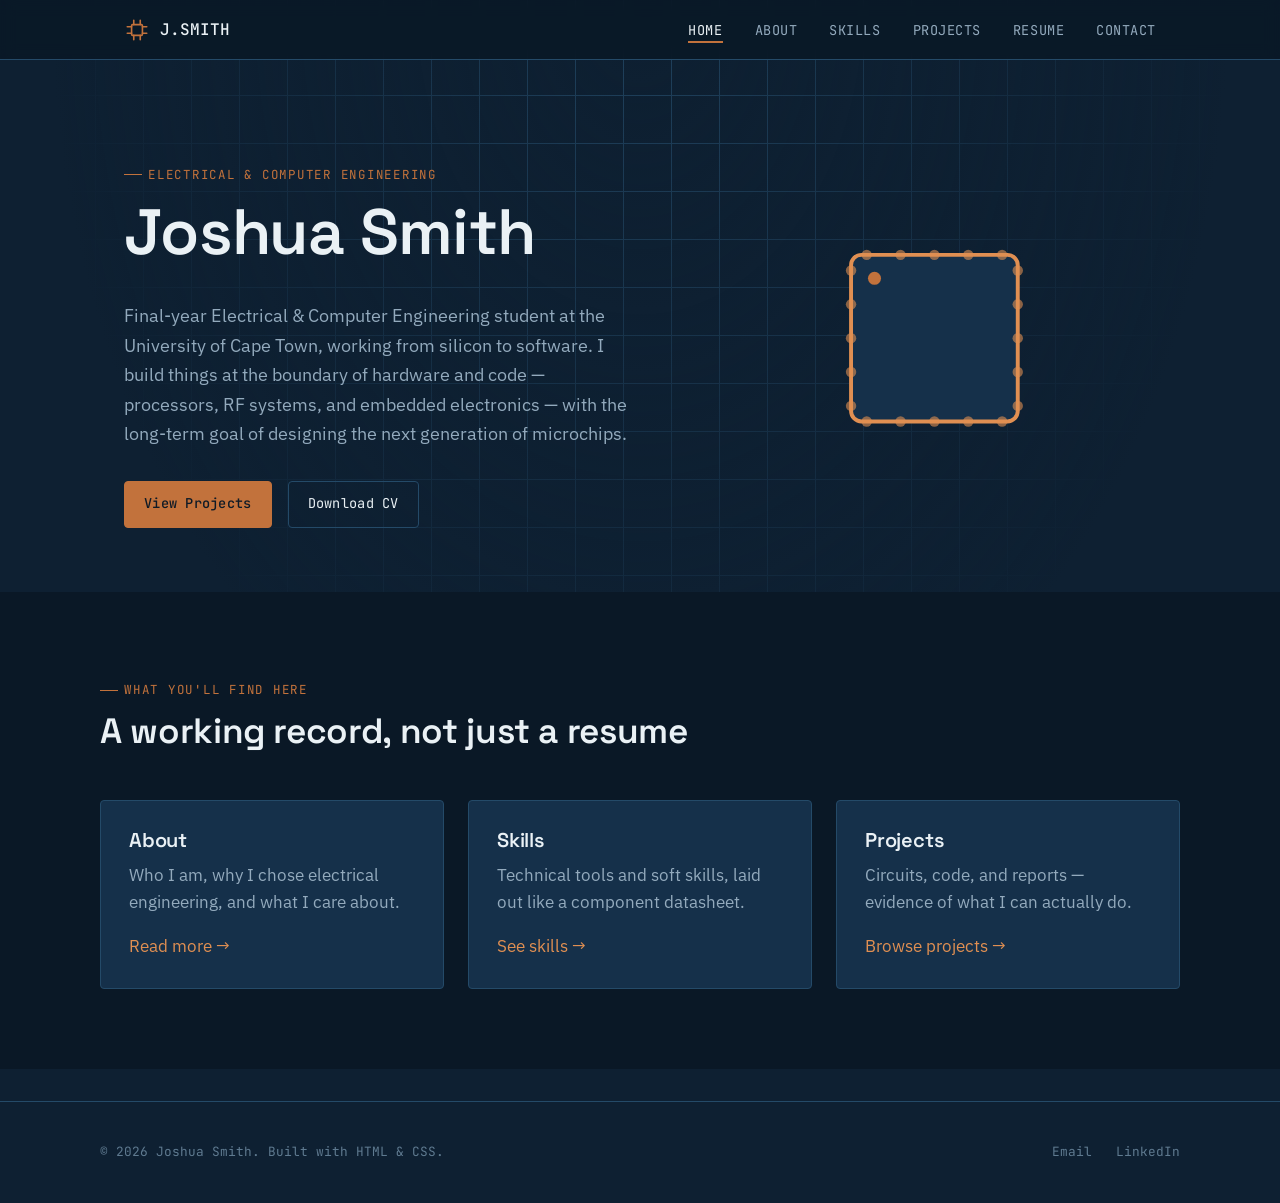
==== commit bc581b6e: "update" ====
--- a/index.html
+++ b/index.html
@@ -78,66 +78,66 @@
         <circle class="circuit-pin" cx="202" cy="80" r="2"/>
         <circle class="circuit-pin" cx="202" cy="93" r="2"/>
         <circle class="circuit-pin" cx="202" cy="106" r="2"/>
-        <path class="circuit-trace" style="--len:41; --dur:5.2s; --delay:0.0s;" d="M144,48 V28 H140 V11" />
-        <path class="circuit-trace" style="--len:47; --dur:5.6s; --delay:0.28s;" d="M157,48 V22 H161 V5" />
-        <path class="circuit-trace" style="--len:34; --dur:6.0s; --delay:0.56s;" d="M170,48 V31 H167 V17" />
-        <path class="circuit-trace" style="--len:46; --dur:6.4s; --delay:0.84s;" d="M183,48 V17 H186 V5" />
-        <path class="circuit-trace" style="--len:43; --dur:6.8s; --delay:1.12s;" d="M196,48 V25 H192 V9" />
-        <path class="circuit-trace" style="--len:41; --dur:7.2s; --delay:1.4s;" d="M144,112 V132 H140 V149" />
-        <path class="circuit-trace" style="--len:47; --dur:5.4s; --delay:1.68s;" d="M157,112 V138 H161 V155" />
-        <path class="circuit-trace" style="--len:34; --dur:5.9s; --delay:1.96s;" d="M170,112 V129 H167 V143" />
-        <path class="circuit-trace" style="--len:46; --dur:6.3s; --delay:2.24s;" d="M183,112 V143 H186 V155" />
-        <path class="circuit-trace" style="--len:43; --dur:6.7s; --delay:2.52s;" d="M196,112 V135 H192 V151" />
-        <path class="circuit-trace" style="--len:63; --dur:5.2s; --delay:2.8s;" d="M138,54 H107 V49 H80" />
-        <path class="circuit-trace" style="--len:83; --dur:5.6s; --delay:3.08s;" d="M138,67 H97 V72 H60" />
-        <path class="circuit-trace" style="--len:77; --dur:6.0s; --delay:3.36s;" d="M138,80 H112 V76 H65" />
-        <path class="circuit-trace" style="--len:84; --dur:6.4s; --delay:3.64s;" d="M138,93 H90 V97 H58" />
-        <path class="circuit-trace" style="--len:82; --dur:6.8s; --delay:3.92s;" d="M138,106 H102 V101 H61" />
-        <path class="circuit-trace" style="--len:63; --dur:7.2s; --delay:4.2s;" d="M202,54 H233 V49 H260" />
-        <path class="circuit-trace" style="--len:83; --dur:5.4s; --delay:4.48s;" d="M202,67 H243 V72 H280" />
-        <path class="circuit-trace" style="--len:77; --dur:5.9s; --delay:4.76s;" d="M202,80 H228 V76 H275" />
-        <path class="circuit-trace" style="--len:84; --dur:6.3s; --delay:5.04s;" d="M202,93 H250 V97 H282" />
-        <path class="circuit-trace" style="--len:82; --dur:6.7s; --delay:5.32s;" d="M202,106 H238 V101 H279" />
+        <path class="circuit-trace" style="--len:39; --dur:5.2s; --delay:0.0s;" d="M144,48 V30 L140,26 V11" />
+        <path class="circuit-trace" style="--len:45; --dur:5.6s; --delay:0.28s;" d="M157,48 V24 L161,20 V5" />
+        <path class="circuit-trace" style="--len:32; --dur:6.0s; --delay:0.56s;" d="M170,48 V32.5 L167,29.5 V17" />
+        <path class="circuit-trace" style="--len:44; --dur:6.4s; --delay:0.84s;" d="M183,48 V18.5 L186,15.5 V5" />
+        <path class="circuit-trace" style="--len:41; --dur:6.8s; --delay:1.12s;" d="M196,48 V27 L192,23 V9" />
+        <path class="circuit-trace" style="--len:39; --dur:7.2s; --delay:1.4s;" d="M144,112 V130 L140,134 V149" />
+        <path class="circuit-trace" style="--len:45; --dur:5.4s; --delay:1.68s;" d="M157,112 V136 L161,140 V155" />
+        <path class="circuit-trace" style="--len:32; --dur:5.9s; --delay:1.96s;" d="M170,112 V127.5 L167,130.5 V143" />
+        <path class="circuit-trace" style="--len:44; --dur:6.3s; --delay:2.24s;" d="M183,112 V141.5 L186,144.5 V155" />
+        <path class="circuit-trace" style="--len:41; --dur:6.7s; --delay:2.52s;" d="M196,112 V133 L192,137 V151" />
+        <path class="circuit-trace" style="--len:60; --dur:5.2s; --delay:2.8s;" d="M138,54 H109.5 L104.5,49 H80" />
+        <path class="circuit-trace" style="--len:80; --dur:5.6s; --delay:3.08s;" d="M138,67 H99.5 L94.5,72 H60" />
+        <path class="circuit-trace" style="--len:75; --dur:6.0s; --delay:3.36s;" d="M138,80 H114 L110,76 H65" />
+        <path class="circuit-trace" style="--len:82; --dur:6.4s; --delay:3.64s;" d="M138,93 H92 L88,97 H58" />
+        <path class="circuit-trace" style="--len:79; --dur:6.8s; --delay:3.92s;" d="M138,106 H104.5 L99.5,101 H61" />
+        <path class="circuit-trace" style="--len:60; --dur:7.2s; --delay:4.2s;" d="M202,54 H230.5 L235.5,49 H260" />
+        <path class="circuit-trace" style="--len:80; --dur:5.4s; --delay:4.48s;" d="M202,67 H240.5 L245.5,72 H280" />
+        <path class="circuit-trace" style="--len:75; --dur:5.9s; --delay:4.76s;" d="M202,80 H226 L230,76 H275" />
+        <path class="circuit-trace" style="--len:82; --dur:6.3s; --delay:5.04s;" d="M202,93 H248 L252,97 H282" />
+        <path class="circuit-trace" style="--len:79; --dur:6.7s; --delay:5.32s;" d="M202,106 H235.5 L240.5,101 H279" />
         <circle class="circuit-node" style="--dur:5.2s; --delay:0.0s;" cx="140" cy="11" r="3"/>
-        <circle class="circuit-node circuit-node--sm" style="--dur:5.2s; --delay:0.0s;" cx="140" cy="28" r="2"/>
+        <circle class="circuit-node circuit-node--sm" style="--dur:5.2s; --delay:0.0s;" cx="140" cy="26" r="2"/>
         <circle class="circuit-node" style="--dur:5.6s; --delay:0.28s;" cx="161" cy="5" r="3"/>
-        <circle class="circuit-node circuit-node--sm" style="--dur:5.6s; --delay:0.28s;" cx="161" cy="22" r="2"/>
+        <circle class="circuit-node circuit-node--sm" style="--dur:5.6s; --delay:0.28s;" cx="161" cy="20" r="2"/>
         <circle class="circuit-node" style="--dur:6.0s; --delay:0.56s;" cx="167" cy="17" r="3"/>
-        <circle class="circuit-node circuit-node--sm" style="--dur:6.0s; --delay:0.56s;" cx="167" cy="31" r="2"/>
+        <circle class="circuit-node circuit-node--sm" style="--dur:6.0s; --delay:0.56s;" cx="167" cy="29.5" r="2"/>
         <circle class="circuit-node" style="--dur:6.4s; --delay:0.84s;" cx="186" cy="5" r="3"/>
-        <circle class="circuit-node circuit-node--sm" style="--dur:6.4s; --delay:0.84s;" cx="186" cy="17" r="2"/>
+        <circle class="circuit-node circuit-node--sm" style="--dur:6.4s; --delay:0.84s;" cx="186" cy="15.5" r="2"/>
         <circle class="circuit-node" style="--dur:6.8s; --delay:1.12s;" cx="192" cy="9" r="3"/>
-        <circle class="circuit-node circuit-node--sm" style="--dur:6.8s; --delay:1.12s;" cx="192" cy="25" r="2"/>
+        <circle class="circuit-node circuit-node--sm" style="--dur:6.8s; --delay:1.12s;" cx="192" cy="23" r="2"/>
         <circle class="circuit-node" style="--dur:7.2s; --delay:1.4s;" cx="140" cy="149" r="3"/>
-        <circle class="circuit-node circuit-node--sm" style="--dur:7.2s; --delay:1.4s;" cx="140" cy="132" r="2"/>
+        <circle class="circuit-node circuit-node--sm" style="--dur:7.2s; --delay:1.4s;" cx="140" cy="134" r="2"/>
         <circle class="circuit-node" style="--dur:5.4s; --delay:1.68s;" cx="161" cy="155" r="3"/>
-        <circle class="circuit-node circuit-node--sm" style="--dur:5.4s; --delay:1.68s;" cx="161" cy="138" r="2"/>
+        <circle class="circuit-node circuit-node--sm" style="--dur:5.4s; --delay:1.68s;" cx="161" cy="140" r="2"/>
         <circle class="circuit-node" style="--dur:5.9s; --delay:1.96s;" cx="167" cy="143" r="3"/>
-        <circle class="circuit-node circuit-node--sm" style="--dur:5.9s; --delay:1.96s;" cx="167" cy="129" r="2"/>
+        <circle class="circuit-node circuit-node--sm" style="--dur:5.9s; --delay:1.96s;" cx="167" cy="130.5" r="2"/>
         <circle class="circuit-node" style="--dur:6.3s; --delay:2.24s;" cx="186" cy="155" r="3"/>
-        <circle class="circuit-node circuit-node--sm" style="--dur:6.3s; --delay:2.24s;" cx="186" cy="143" r="2"/>
+        <circle class="circuit-node circuit-node--sm" style="--dur:6.3s; --delay:2.24s;" cx="186" cy="144.5" r="2"/>
         <circle class="circuit-node" style="--dur:6.7s; --delay:2.52s;" cx="192" cy="151" r="3"/>
-        <circle class="circuit-node circuit-node--sm" style="--dur:6.7s; --delay:2.52s;" cx="192" cy="135" r="2"/>
+        <circle class="circuit-node circuit-node--sm" style="--dur:6.7s; --delay:2.52s;" cx="192" cy="137" r="2"/>
         <circle class="circuit-node" style="--dur:5.2s; --delay:2.8s;" cx="80" cy="49" r="3"/>
-        <circle class="circuit-node circuit-node--sm" style="--dur:5.2s; --delay:2.8s;" cx="107" cy="49" r="2"/>
+        <circle class="circuit-node circuit-node--sm" style="--dur:5.2s; --delay:2.8s;" cx="104.5" cy="49" r="2"/>
         <circle class="circuit-node" style="--dur:5.6s; --delay:3.08s;" cx="60" cy="72" r="3"/>
-        <circle class="circuit-node circuit-node--sm" style="--dur:5.6s; --delay:3.08s;" cx="97" cy="72" r="2"/>
+        <circle class="circuit-node circuit-node--sm" style="--dur:5.6s; --delay:3.08s;" cx="94.5" cy="72" r="2"/>
         <circle class="circuit-node" style="--dur:6.0s; --delay:3.36s;" cx="65" cy="76" r="3"/>
-        <circle class="circuit-node circuit-node--sm" style="--dur:6.0s; --delay:3.36s;" cx="112" cy="76" r="2"/>
+        <circle class="circuit-node circuit-node--sm" style="--dur:6.0s; --delay:3.36s;" cx="110" cy="76" r="2"/>
         <circle class="circuit-node" style="--dur:6.4s; --delay:3.64s;" cx="58" cy="97" r="3"/>
-        <circle class="circuit-node circuit-node--sm" style="--dur:6.4s; --delay:3.64s;" cx="90" cy="97" r="2"/>
+        <circle class="circuit-node circuit-node--sm" style="--dur:6.4s; --delay:3.64s;" cx="88" cy="97" r="2"/>
         <circle class="circuit-node" style="--dur:6.8s; --delay:3.92s;" cx="61" cy="101" r="3"/>
-        <circle class="circuit-node circuit-node--sm" style="--dur:6.8s; --delay:3.92s;" cx="102" cy="101" r="2"/>
+        <circle class="circuit-node circuit-node--sm" style="--dur:6.8s; --delay:3.92s;" cx="99.5" cy="101" r="2"/>
         <circle class="circuit-node" style="--dur:7.2s; --delay:4.2s;" cx="260" cy="49" r="3"/>
-        <circle class="circuit-node circuit-node--sm" style="--dur:7.2s; --delay:4.2s;" cx="233" cy="49" r="2"/>
+        <circle class="circuit-node circuit-node--sm" style="--dur:7.2s; --delay:4.2s;" cx="235.5" cy="49" r="2"/>
         <circle class="circuit-node" style="--dur:5.4s; --delay:4.48s;" cx="280" cy="72" r="3"/>
-        <circle class="circuit-node circuit-node--sm" style="--dur:5.4s; --delay:4.48s;" cx="243" cy="72" r="2"/>
+        <circle class="circuit-node circuit-node--sm" style="--dur:5.4s; --delay:4.48s;" cx="245.5" cy="72" r="2"/>
         <circle class="circuit-node" style="--dur:5.9s; --delay:4.76s;" cx="275" cy="76" r="3"/>
-        <circle class="circuit-node circuit-node--sm" style="--dur:5.9s; --delay:4.76s;" cx="228" cy="76" r="2"/>
+        <circle class="circuit-node circuit-node--sm" style="--dur:5.9s; --delay:4.76s;" cx="230" cy="76" r="2"/>
         <circle class="circuit-node" style="--dur:6.3s; --delay:5.04s;" cx="282" cy="97" r="3"/>
-        <circle class="circuit-node circuit-node--sm" style="--dur:6.3s; --delay:5.04s;" cx="250" cy="97" r="2"/>
+        <circle class="circuit-node circuit-node--sm" style="--dur:6.3s; --delay:5.04s;" cx="252" cy="97" r="2"/>
         <circle class="circuit-node" style="--dur:6.7s; --delay:5.32s;" cx="279" cy="101" r="3"/>
-        <circle class="circuit-node circuit-node--sm" style="--dur:6.7s; --delay:5.32s;" cx="238" cy="101" r="2"/>
+        <circle class="circuit-node circuit-node--sm" style="--dur:6.7s; --delay:5.32s;" cx="240.5" cy="101" r="2"/>
       </svg>
     </div>
   </section>
--- a/style.css
+++ b/style.css
@@ -25,10 +25,11 @@
 }
 
 * { box-sizing: border-box; }
-html { scroll-behavior: smooth; }
+html { scroll-behavior: smooth; overflow-x: hidden; }
 
 body {
   margin: 0;
+  overflow-x: hidden;
   background: var(--bg);
   color: var(--text);
   font-family: var(--font-body);
@@ -247,7 +248,7 @@
 /* circuit-trace network decoration */
 .circuit-graphic { width: 100%; height: auto; }
 @media (min-width: 861px) {
-  .circuit-graphic { transform: scale(1.15); transform-origin: center; }
+  .circuit-graphic { transform: scale(2); transform-origin: center; }
 }
 .circuit-trace {
   fill: none;
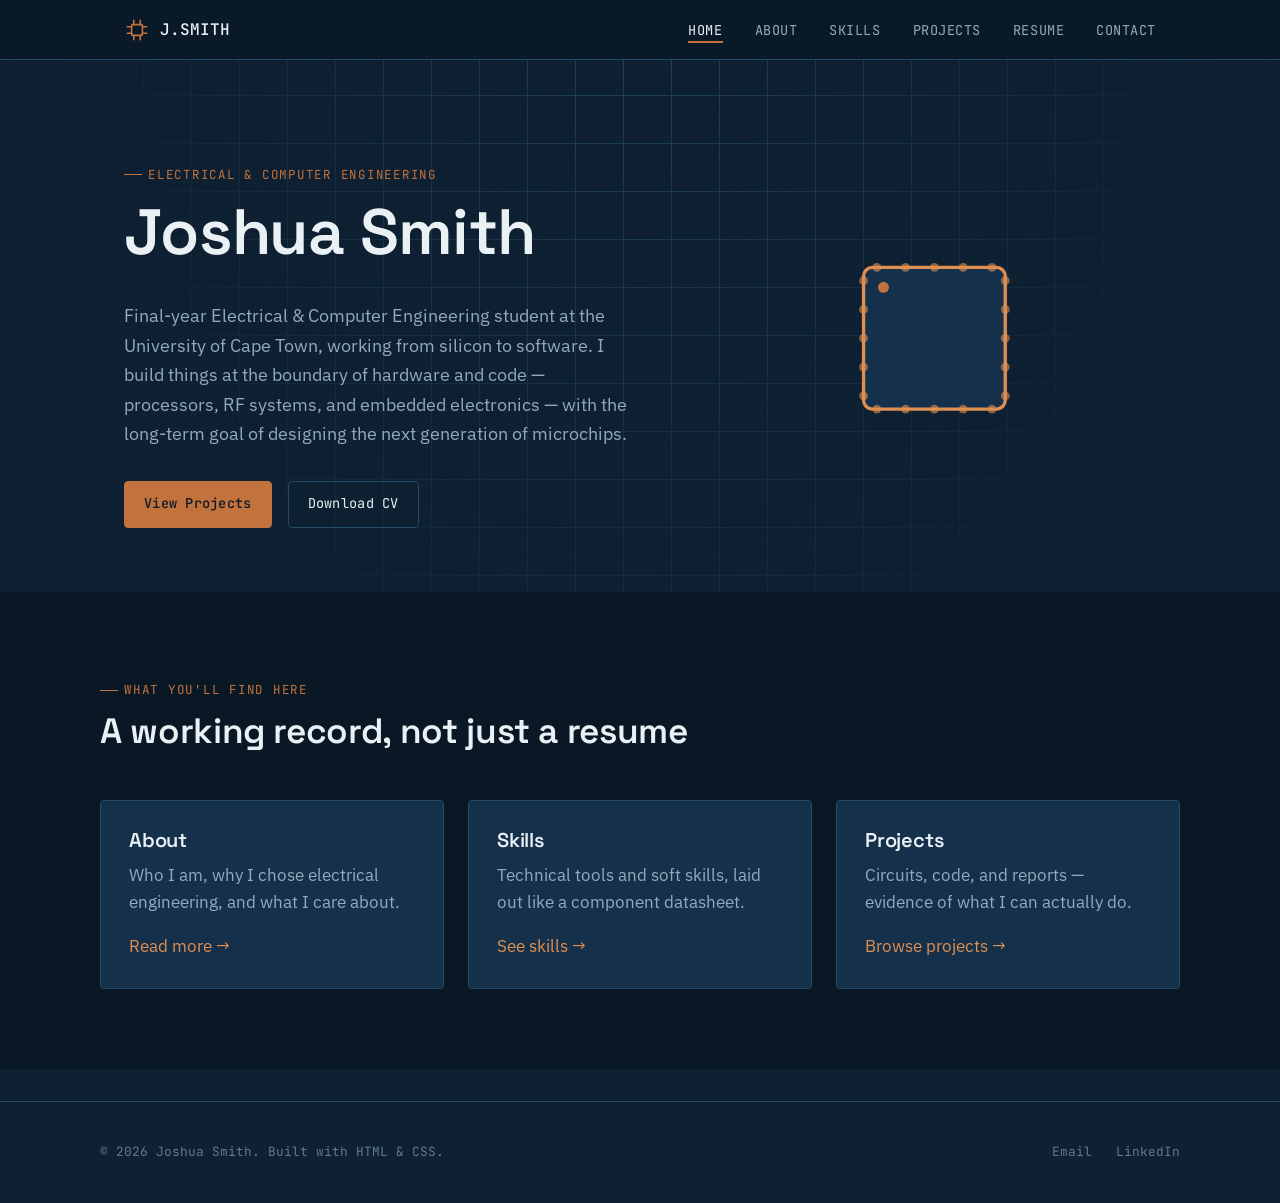
==== commit 0dd91ba8: "dsfa" ====
--- a/index.html
+++ b/index.html
@@ -55,7 +55,7 @@
     </div>
 
     <div class="hero-graphic" aria-hidden="true">
-      <svg class="circuit-graphic" viewBox="0 0 340 160" xmlns="http://www.w3.org/2000/svg">
+      <svg class="circuit-graphic" viewBox="-30 -25 400 210" xmlns="http://www.w3.org/2000/svg">
         <rect class="circuit-chip-body" x="138" y="48" width="64" height="64" rx="4" />
         <circle class="circuit-chip-notch" cx="147" cy="57" r="2.5" />
         <circle class="circuit-pin" cx="144" cy="48" r="2"/>
@@ -78,65 +78,65 @@
         <circle class="circuit-pin" cx="202" cy="80" r="2"/>
         <circle class="circuit-pin" cx="202" cy="93" r="2"/>
         <circle class="circuit-pin" cx="202" cy="106" r="2"/>
-        <path class="circuit-trace" style="--len:39; --dur:5.2s; --delay:0.0s;" d="M144,48 V30 L140,26 V11" />
-        <path class="circuit-trace" style="--len:45; --dur:5.6s; --delay:0.28s;" d="M157,48 V24 L161,20 V5" />
-        <path class="circuit-trace" style="--len:32; --dur:6.0s; --delay:0.56s;" d="M170,48 V32.5 L167,29.5 V17" />
-        <path class="circuit-trace" style="--len:44; --dur:6.4s; --delay:0.84s;" d="M183,48 V18.5 L186,15.5 V5" />
-        <path class="circuit-trace" style="--len:41; --dur:6.8s; --delay:1.12s;" d="M196,48 V27 L192,23 V9" />
-        <path class="circuit-trace" style="--len:39; --dur:7.2s; --delay:1.4s;" d="M144,112 V130 L140,134 V149" />
-        <path class="circuit-trace" style="--len:45; --dur:5.4s; --delay:1.68s;" d="M157,112 V136 L161,140 V155" />
-        <path class="circuit-trace" style="--len:32; --dur:5.9s; --delay:1.96s;" d="M170,112 V127.5 L167,130.5 V143" />
-        <path class="circuit-trace" style="--len:44; --dur:6.3s; --delay:2.24s;" d="M183,112 V141.5 L186,144.5 V155" />
-        <path class="circuit-trace" style="--len:41; --dur:6.7s; --delay:2.52s;" d="M196,112 V133 L192,137 V151" />
-        <path class="circuit-trace" style="--len:60; --dur:5.2s; --delay:2.8s;" d="M138,54 H109.5 L104.5,49 H80" />
-        <path class="circuit-trace" style="--len:80; --dur:5.6s; --delay:3.08s;" d="M138,67 H99.5 L94.5,72 H60" />
-        <path class="circuit-trace" style="--len:75; --dur:6.0s; --delay:3.36s;" d="M138,80 H114 L110,76 H65" />
-        <path class="circuit-trace" style="--len:82; --dur:6.4s; --delay:3.64s;" d="M138,93 H92 L88,97 H58" />
-        <path class="circuit-trace" style="--len:79; --dur:6.8s; --delay:3.92s;" d="M138,106 H104.5 L99.5,101 H61" />
-        <path class="circuit-trace" style="--len:60; --dur:7.2s; --delay:4.2s;" d="M202,54 H230.5 L235.5,49 H260" />
-        <path class="circuit-trace" style="--len:80; --dur:5.4s; --delay:4.48s;" d="M202,67 H240.5 L245.5,72 H280" />
-        <path class="circuit-trace" style="--len:75; --dur:5.9s; --delay:4.76s;" d="M202,80 H226 L230,76 H275" />
-        <path class="circuit-trace" style="--len:82; --dur:6.3s; --delay:5.04s;" d="M202,93 H248 L252,97 H282" />
-        <path class="circuit-trace" style="--len:79; --dur:6.7s; --delay:5.32s;" d="M202,106 H235.5 L240.5,101 H279" />
-        <circle class="circuit-node" style="--dur:5.2s; --delay:0.0s;" cx="140" cy="11" r="3"/>
+        <path class="circuit-trace" style="--len:59; --dur:5.2s; --delay:0.0s;" d="M144,48 V30 L140,26 V-9" />
+        <path class="circuit-trace" style="--len:65; --dur:5.6s; --delay:0.28s;" d="M157,48 V24 L161,20 V-15" />
+        <path class="circuit-trace" style="--len:52; --dur:6.0s; --delay:0.56s;" d="M170,48 V32.5 L167,29.5 V-3" />
+        <path class="circuit-trace" style="--len:64; --dur:6.4s; --delay:0.84s;" d="M183,48 V18.5 L186,15.5 V-15" />
+        <path class="circuit-trace" style="--len:61; --dur:6.8s; --delay:1.12s;" d="M196,48 V27 L192,23 V-11" />
+        <path class="circuit-trace" style="--len:59; --dur:7.2s; --delay:1.4s;" d="M144,112 V130 L140,134 V169" />
+        <path class="circuit-trace" style="--len:65; --dur:5.4s; --delay:1.68s;" d="M157,112 V136 L161,140 V175" />
+        <path class="circuit-trace" style="--len:52; --dur:5.9s; --delay:1.96s;" d="M170,112 V127.5 L167,130.5 V163" />
+        <path class="circuit-trace" style="--len:64; --dur:6.3s; --delay:2.24s;" d="M183,112 V141.5 L186,144.5 V175" />
+        <path class="circuit-trace" style="--len:61; --dur:6.7s; --delay:2.52s;" d="M196,112 V133 L192,137 V171" />
+        <path class="circuit-trace" style="--len:90; --dur:5.2s; --delay:2.8s;" d="M138,54 H109.5 L104.5,49 H50" />
+        <path class="circuit-trace" style="--len:110; --dur:5.6s; --delay:3.08s;" d="M138,67 H99.5 L94.5,72 H30" />
+        <path class="circuit-trace" style="--len:105; --dur:6.0s; --delay:3.36s;" d="M138,80 H114 L110,76 H35" />
+        <path class="circuit-trace" style="--len:112; --dur:6.4s; --delay:3.64s;" d="M138,93 H92 L88,97 H28" />
+        <path class="circuit-trace" style="--len:109; --dur:6.8s; --delay:3.92s;" d="M138,106 H104.5 L99.5,101 H31" />
+        <path class="circuit-trace" style="--len:90; --dur:7.2s; --delay:4.2s;" d="M202,54 H230.5 L235.5,49 H290" />
+        <path class="circuit-trace" style="--len:110; --dur:5.4s; --delay:4.48s;" d="M202,67 H240.5 L245.5,72 H310" />
+        <path class="circuit-trace" style="--len:105; --dur:5.9s; --delay:4.76s;" d="M202,80 H226 L230,76 H305" />
+        <path class="circuit-trace" style="--len:112; --dur:6.3s; --delay:5.04s;" d="M202,93 H248 L252,97 H312" />
+        <path class="circuit-trace" style="--len:109; --dur:6.7s; --delay:5.32s;" d="M202,106 H235.5 L240.5,101 H309" />
+        <circle class="circuit-node" style="--dur:5.2s; --delay:0.0s;" cx="140" cy="-9" r="3"/>
         <circle class="circuit-node circuit-node--sm" style="--dur:5.2s; --delay:0.0s;" cx="140" cy="26" r="2"/>
-        <circle class="circuit-node" style="--dur:5.6s; --delay:0.28s;" cx="161" cy="5" r="3"/>
+        <circle class="circuit-node" style="--dur:5.6s; --delay:0.28s;" cx="161" cy="-15" r="3"/>
         <circle class="circuit-node circuit-node--sm" style="--dur:5.6s; --delay:0.28s;" cx="161" cy="20" r="2"/>
-        <circle class="circuit-node" style="--dur:6.0s; --delay:0.56s;" cx="167" cy="17" r="3"/>
+        <circle class="circuit-node" style="--dur:6.0s; --delay:0.56s;" cx="167" cy="-3" r="3"/>
         <circle class="circuit-node circuit-node--sm" style="--dur:6.0s; --delay:0.56s;" cx="167" cy="29.5" r="2"/>
-        <circle class="circuit-node" style="--dur:6.4s; --delay:0.84s;" cx="186" cy="5" r="3"/>
+        <circle class="circuit-node" style="--dur:6.4s; --delay:0.84s;" cx="186" cy="-15" r="3"/>
         <circle class="circuit-node circuit-node--sm" style="--dur:6.4s; --delay:0.84s;" cx="186" cy="15.5" r="2"/>
-        <circle class="circuit-node" style="--dur:6.8s; --delay:1.12s;" cx="192" cy="9" r="3"/>
+        <circle class="circuit-node" style="--dur:6.8s; --delay:1.12s;" cx="192" cy="-11" r="3"/>
         <circle class="circuit-node circuit-node--sm" style="--dur:6.8s; --delay:1.12s;" cx="192" cy="23" r="2"/>
-        <circle class="circuit-node" style="--dur:7.2s; --delay:1.4s;" cx="140" cy="149" r="3"/>
+        <circle class="circuit-node" style="--dur:7.2s; --delay:1.4s;" cx="140" cy="169" r="3"/>
         <circle class="circuit-node circuit-node--sm" style="--dur:7.2s; --delay:1.4s;" cx="140" cy="134" r="2"/>
-        <circle class="circuit-node" style="--dur:5.4s; --delay:1.68s;" cx="161" cy="155" r="3"/>
+        <circle class="circuit-node" style="--dur:5.4s; --delay:1.68s;" cx="161" cy="175" r="3"/>
         <circle class="circuit-node circuit-node--sm" style="--dur:5.4s; --delay:1.68s;" cx="161" cy="140" r="2"/>
-        <circle class="circuit-node" style="--dur:5.9s; --delay:1.96s;" cx="167" cy="143" r="3"/>
+        <circle class="circuit-node" style="--dur:5.9s; --delay:1.96s;" cx="167" cy="163" r="3"/>
         <circle class="circuit-node circuit-node--sm" style="--dur:5.9s; --delay:1.96s;" cx="167" cy="130.5" r="2"/>
-        <circle class="circuit-node" style="--dur:6.3s; --delay:2.24s;" cx="186" cy="155" r="3"/>
+        <circle class="circuit-node" style="--dur:6.3s; --delay:2.24s;" cx="186" cy="175" r="3"/>
         <circle class="circuit-node circuit-node--sm" style="--dur:6.3s; --delay:2.24s;" cx="186" cy="144.5" r="2"/>
-        <circle class="circuit-node" style="--dur:6.7s; --delay:2.52s;" cx="192" cy="151" r="3"/>
+        <circle class="circuit-node" style="--dur:6.7s; --delay:2.52s;" cx="192" cy="171" r="3"/>
         <circle class="circuit-node circuit-node--sm" style="--dur:6.7s; --delay:2.52s;" cx="192" cy="137" r="2"/>
-        <circle class="circuit-node" style="--dur:5.2s; --delay:2.8s;" cx="80" cy="49" r="3"/>
+        <circle class="circuit-node" style="--dur:5.2s; --delay:2.8s;" cx="50" cy="49" r="3"/>
         <circle class="circuit-node circuit-node--sm" style="--dur:5.2s; --delay:2.8s;" cx="104.5" cy="49" r="2"/>
-        <circle class="circuit-node" style="--dur:5.6s; --delay:3.08s;" cx="60" cy="72" r="3"/>
+        <circle class="circuit-node" style="--dur:5.6s; --delay:3.08s;" cx="30" cy="72" r="3"/>
         <circle class="circuit-node circuit-node--sm" style="--dur:5.6s; --delay:3.08s;" cx="94.5" cy="72" r="2"/>
-        <circle class="circuit-node" style="--dur:6.0s; --delay:3.36s;" cx="65" cy="76" r="3"/>
+        <circle class="circuit-node" style="--dur:6.0s; --delay:3.36s;" cx="35" cy="76" r="3"/>
         <circle class="circuit-node circuit-node--sm" style="--dur:6.0s; --delay:3.36s;" cx="110" cy="76" r="2"/>
-        <circle class="circuit-node" style="--dur:6.4s; --delay:3.64s;" cx="58" cy="97" r="3"/>
+        <circle class="circuit-node" style="--dur:6.4s; --delay:3.64s;" cx="28" cy="97" r="3"/>
         <circle class="circuit-node circuit-node--sm" style="--dur:6.4s; --delay:3.64s;" cx="88" cy="97" r="2"/>
-        <circle class="circuit-node" style="--dur:6.8s; --delay:3.92s;" cx="61" cy="101" r="3"/>
+        <circle class="circuit-node" style="--dur:6.8s; --delay:3.92s;" cx="31" cy="101" r="3"/>
         <circle class="circuit-node circuit-node--sm" style="--dur:6.8s; --delay:3.92s;" cx="99.5" cy="101" r="2"/>
-        <circle class="circuit-node" style="--dur:7.2s; --delay:4.2s;" cx="260" cy="49" r="3"/>
+        <circle class="circuit-node" style="--dur:7.2s; --delay:4.2s;" cx="290" cy="49" r="3"/>
         <circle class="circuit-node circuit-node--sm" style="--dur:7.2s; --delay:4.2s;" cx="235.5" cy="49" r="2"/>
-        <circle class="circuit-node" style="--dur:5.4s; --delay:4.48s;" cx="280" cy="72" r="3"/>
+        <circle class="circuit-node" style="--dur:5.4s; --delay:4.48s;" cx="310" cy="72" r="3"/>
         <circle class="circuit-node circuit-node--sm" style="--dur:5.4s; --delay:4.48s;" cx="245.5" cy="72" r="2"/>
-        <circle class="circuit-node" style="--dur:5.9s; --delay:4.76s;" cx="275" cy="76" r="3"/>
+        <circle class="circuit-node" style="--dur:5.9s; --delay:4.76s;" cx="305" cy="76" r="3"/>
         <circle class="circuit-node circuit-node--sm" style="--dur:5.9s; --delay:4.76s;" cx="230" cy="76" r="2"/>
-        <circle class="circuit-node" style="--dur:6.3s; --delay:5.04s;" cx="282" cy="97" r="3"/>
+        <circle class="circuit-node" style="--dur:6.3s; --delay:5.04s;" cx="312" cy="97" r="3"/>
         <circle class="circuit-node circuit-node--sm" style="--dur:6.3s; --delay:5.04s;" cx="252" cy="97" r="2"/>
-        <circle class="circuit-node" style="--dur:6.7s; --delay:5.32s;" cx="279" cy="101" r="3"/>
+        <circle class="circuit-node" style="--dur:6.7s; --delay:5.32s;" cx="309" cy="101" r="3"/>
         <circle class="circuit-node circuit-node--sm" style="--dur:6.7s; --delay:5.32s;" cx="240.5" cy="101" r="2"/>
       </svg>
     </div>
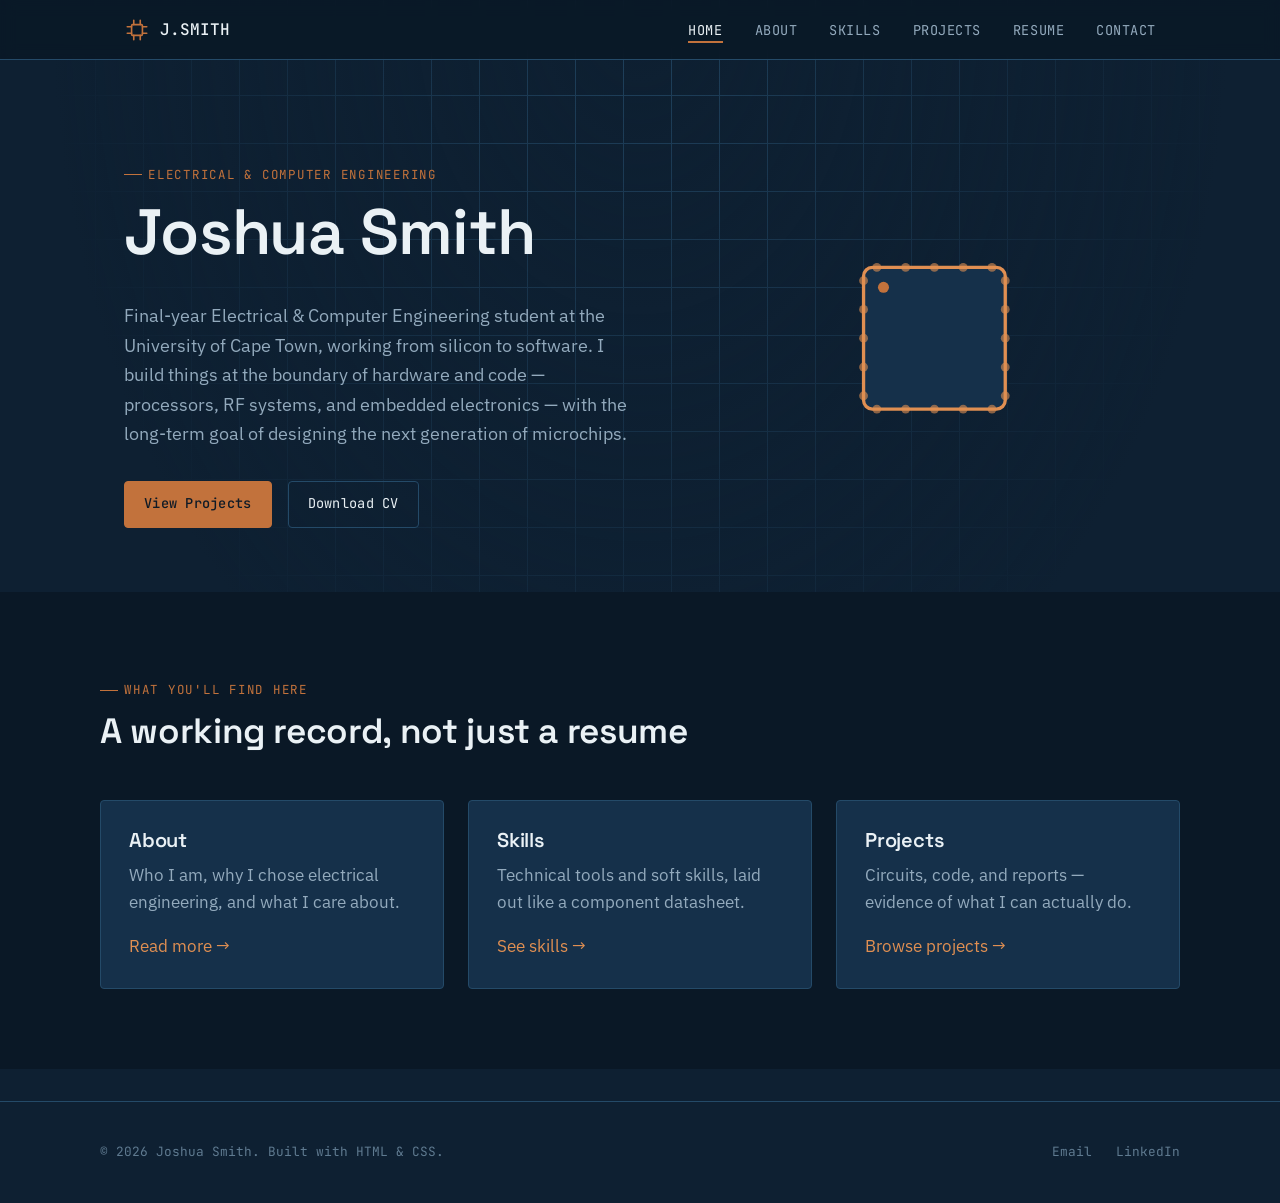
==== commit f50af94e: "Updated photos" ====
--- a/index.html
+++ b/index.html
@@ -99,45 +99,25 @@
         <path class="circuit-trace" style="--len:112; --dur:6.3s; --delay:5.04s;" d="M202,93 H248 L252,97 H312" />
         <path class="circuit-trace" style="--len:109; --dur:6.7s; --delay:5.32s;" d="M202,106 H235.5 L240.5,101 H309" />
         <circle class="circuit-node" style="--dur:5.2s; --delay:0.0s;" cx="140" cy="-9" r="3"/>
-        <circle class="circuit-node circuit-node--sm" style="--dur:5.2s; --delay:0.0s;" cx="140" cy="26" r="2"/>
         <circle class="circuit-node" style="--dur:5.6s; --delay:0.28s;" cx="161" cy="-15" r="3"/>
-        <circle class="circuit-node circuit-node--sm" style="--dur:5.6s; --delay:0.28s;" cx="161" cy="20" r="2"/>
         <circle class="circuit-node" style="--dur:6.0s; --delay:0.56s;" cx="167" cy="-3" r="3"/>
-        <circle class="circuit-node circuit-node--sm" style="--dur:6.0s; --delay:0.56s;" cx="167" cy="29.5" r="2"/>
         <circle class="circuit-node" style="--dur:6.4s; --delay:0.84s;" cx="186" cy="-15" r="3"/>
-        <circle class="circuit-node circuit-node--sm" style="--dur:6.4s; --delay:0.84s;" cx="186" cy="15.5" r="2"/>
         <circle class="circuit-node" style="--dur:6.8s; --delay:1.12s;" cx="192" cy="-11" r="3"/>
-        <circle class="circuit-node circuit-node--sm" style="--dur:6.8s; --delay:1.12s;" cx="192" cy="23" r="2"/>
         <circle class="circuit-node" style="--dur:7.2s; --delay:1.4s;" cx="140" cy="169" r="3"/>
-        <circle class="circuit-node circuit-node--sm" style="--dur:7.2s; --delay:1.4s;" cx="140" cy="134" r="2"/>
         <circle class="circuit-node" style="--dur:5.4s; --delay:1.68s;" cx="161" cy="175" r="3"/>
-        <circle class="circuit-node circuit-node--sm" style="--dur:5.4s; --delay:1.68s;" cx="161" cy="140" r="2"/>
         <circle class="circuit-node" style="--dur:5.9s; --delay:1.96s;" cx="167" cy="163" r="3"/>
-        <circle class="circuit-node circuit-node--sm" style="--dur:5.9s; --delay:1.96s;" cx="167" cy="130.5" r="2"/>
         <circle class="circuit-node" style="--dur:6.3s; --delay:2.24s;" cx="186" cy="175" r="3"/>
-        <circle class="circuit-node circuit-node--sm" style="--dur:6.3s; --delay:2.24s;" cx="186" cy="144.5" r="2"/>
         <circle class="circuit-node" style="--dur:6.7s; --delay:2.52s;" cx="192" cy="171" r="3"/>
-        <circle class="circuit-node circuit-node--sm" style="--dur:6.7s; --delay:2.52s;" cx="192" cy="137" r="2"/>
         <circle class="circuit-node" style="--dur:5.2s; --delay:2.8s;" cx="50" cy="49" r="3"/>
-        <circle class="circuit-node circuit-node--sm" style="--dur:5.2s; --delay:2.8s;" cx="104.5" cy="49" r="2"/>
         <circle class="circuit-node" style="--dur:5.6s; --delay:3.08s;" cx="30" cy="72" r="3"/>
-        <circle class="circuit-node circuit-node--sm" style="--dur:5.6s; --delay:3.08s;" cx="94.5" cy="72" r="2"/>
         <circle class="circuit-node" style="--dur:6.0s; --delay:3.36s;" cx="35" cy="76" r="3"/>
-        <circle class="circuit-node circuit-node--sm" style="--dur:6.0s; --delay:3.36s;" cx="110" cy="76" r="2"/>
         <circle class="circuit-node" style="--dur:6.4s; --delay:3.64s;" cx="28" cy="97" r="3"/>
-        <circle class="circuit-node circuit-node--sm" style="--dur:6.4s; --delay:3.64s;" cx="88" cy="97" r="2"/>
         <circle class="circuit-node" style="--dur:6.8s; --delay:3.92s;" cx="31" cy="101" r="3"/>
-        <circle class="circuit-node circuit-node--sm" style="--dur:6.8s; --delay:3.92s;" cx="99.5" cy="101" r="2"/>
         <circle class="circuit-node" style="--dur:7.2s; --delay:4.2s;" cx="290" cy="49" r="3"/>
-        <circle class="circuit-node circuit-node--sm" style="--dur:7.2s; --delay:4.2s;" cx="235.5" cy="49" r="2"/>
         <circle class="circuit-node" style="--dur:5.4s; --delay:4.48s;" cx="310" cy="72" r="3"/>
-        <circle class="circuit-node circuit-node--sm" style="--dur:5.4s; --delay:4.48s;" cx="245.5" cy="72" r="2"/>
         <circle class="circuit-node" style="--dur:5.9s; --delay:4.76s;" cx="305" cy="76" r="3"/>
-        <circle class="circuit-node circuit-node--sm" style="--dur:5.9s; --delay:4.76s;" cx="230" cy="76" r="2"/>
         <circle class="circuit-node" style="--dur:6.3s; --delay:5.04s;" cx="312" cy="97" r="3"/>
-        <circle class="circuit-node circuit-node--sm" style="--dur:6.3s; --delay:5.04s;" cx="252" cy="97" r="2"/>
         <circle class="circuit-node" style="--dur:6.7s; --delay:5.32s;" cx="309" cy="101" r="3"/>
-        <circle class="circuit-node circuit-node--sm" style="--dur:6.7s; --delay:5.32s;" cx="240.5" cy="101" r="2"/>
       </svg>
     </div>
   </section>
--- a/style.css
+++ b/style.css
@@ -287,7 +287,6 @@
   38%, 65% { fill: var(--signal); opacity: 1; filter: drop-shadow(0 0 5px rgba(255,180,84,0.85)); }
   90%, 100% { fill: var(--bg); opacity: 0; filter: none; }
 }
-.circuit-node--sm { stroke-width: 1.2; }
 .circuit-chip-body {
   fill: var(--panel);
   stroke: var(--copper-bright);
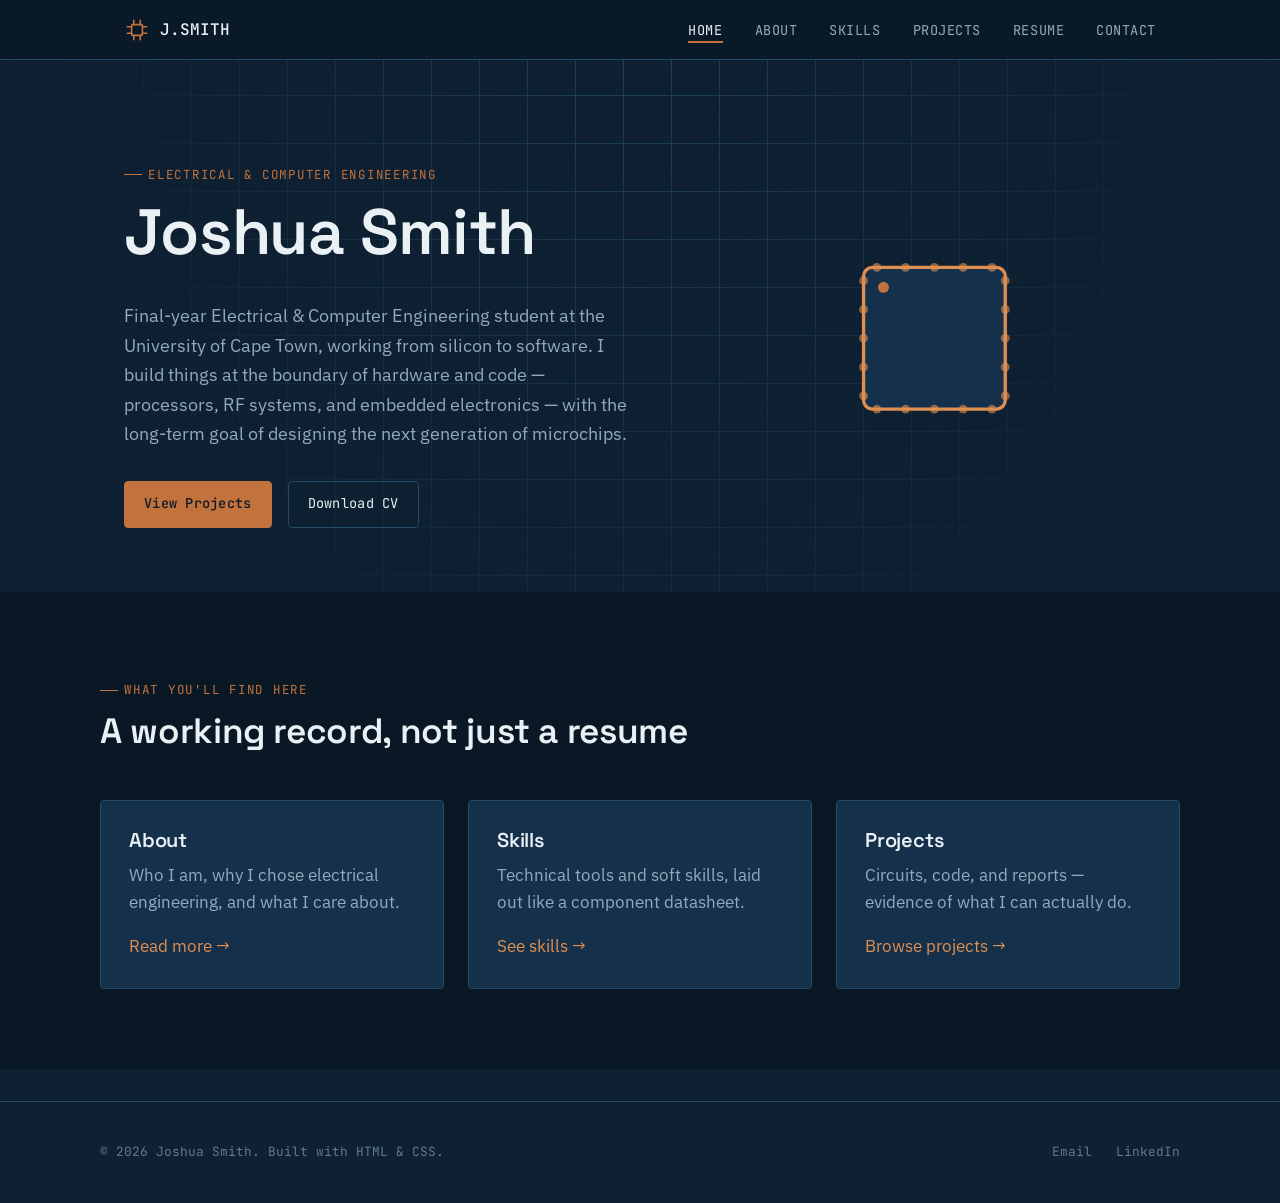
==== commit 91268665: "Edits and tweaks" ====
--- a/index.html
+++ b/index.html
@@ -1,4 +1,4 @@
-<!DOCTYPE html>
+  <!DOCTYPE html>
 <html lang="en">
 <head>
 <meta charset="UTF-8">
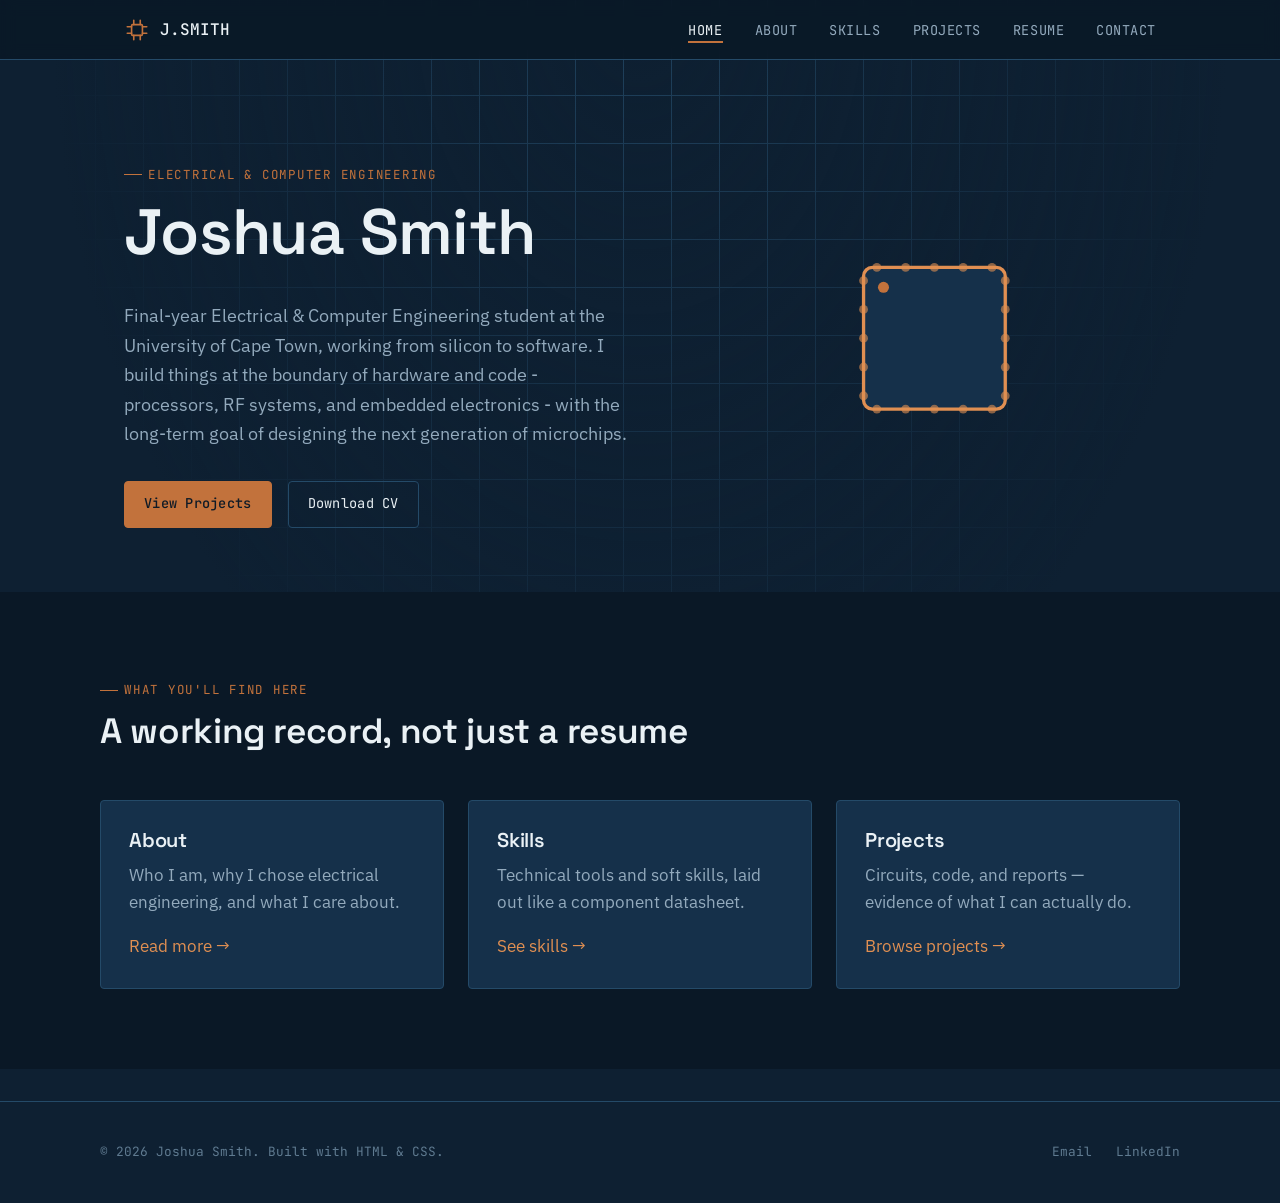
==== commit 88b5e6db: "Update index.html" ====
--- a/index.html
+++ b/index.html
@@ -44,8 +44,8 @@
       <p class="lede">
         Final-year Electrical &amp; Computer Engineering student at the University
         of Cape Town, working from silicon to software. I build things at the
-        boundary of hardware and code — processors, RF systems, and embedded
-        electronics — with the long-term goal of designing the next generation
+        boundary of hardware and code - processors, RF systems, and embedded
+        electronics - with the long-term goal of designing the next generation
         of microchips.
       </p>
       <div class="hero-actions">
